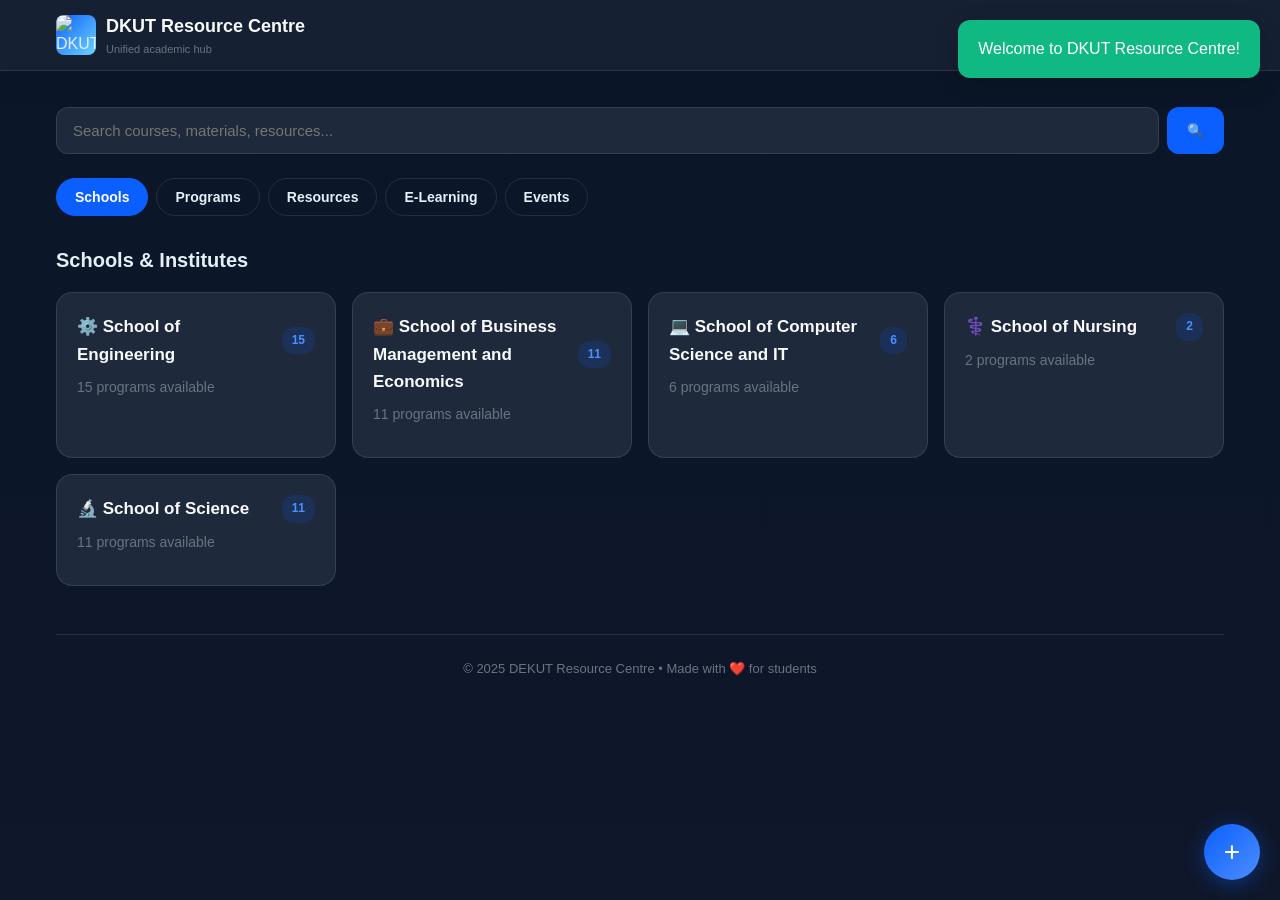
==== dekutapp_resource.html @ e22ccb44 "Add files via upload" ====
<!doctype html>
<html lang="en">
<head>
  <meta charset="utf-8" />
  <meta name="viewport" content="width=device-width,initial-scale=1,maximum-scale=5" />
  <meta name="description" content="DEKUT Uni Resource Centre — combined eLearning, notes, class links, events, and more." />
  <title>DEKUT Uni Resource Centre</title>
  <link rel="icon" href="data:;base64,iVBORw0KGgo=" />
  <style>
    :root {
      --brand: #0B5FFF;
      --brand-light: #4D8EFF;
      --brand-dark: #0040CC;
      --muted: #6b7280;
      --muted-light: #9CA3AF;
      --bg: #0f172a;
      --card: #1e293b;
      --card-hover: #334155;
      --success: #10b981;
      --warning: #f59e0b;
      --error: #ef4444;
      --text: #e6eef8;
      --text-light: #F8FAFC;
      --border: rgba(255,255,255,0.1);
      --shadow: 0 4px 6px -1px rgba(0, 0, 0, 0.1);
    }
    
    * {
      box-sizing: border-box;
      margin: 0;
      padding: 0;
    }
    
    body {
      font-family: -apple-system, BlinkMacSystemFont, 'Segoe UI', Roboto, Oxygen, Ubuntu, Cantarell, sans-serif;
      background: linear-gradient(180deg, #0a1628 0%, #0f172a 100%);
      color: var(--text);
      line-height: 1.6;
      min-height: 100vh;
      overflow-x: hidden;
    }
    
    .container {
      max-width: 1200px;
      margin: 0 auto;
      padding: 16px;
    }
    
    /* Header */
    header {
      background: rgba(30, 41, 59, 0.6);
      backdrop-filter: blur(10px);
      position: sticky;
      top: 0;
      z-index: 50;
      border-bottom: 1px solid var(--border);
      margin-bottom: 20px;
    }
    
    .header-content {
      max-width: 1200px;
      margin: 0 auto;
      padding: 12px 16px;
      display: flex;
      justify-content: space-between;
      align-items: center;
    }
    
    .brand {
      display: flex;
      gap: 10px;
      align-items: center;
    }
    
    .logo {
      width: 40px;
      height: 40px;
      border-radius: 8px;
      background: linear-gradient(135deg, var(--brand), #6dd3ff);
      display: flex;
      align-items: center;
      justify-content: center;
      overflow: hidden;
      flex-shrink: 0;
    }
    
    .logo img {
      width: 100%;
      height: 100%;
      object-fit: cover;
    }
    
    .brand-text h1 {
      font-size: 18px;
      font-weight: 700;
      margin: 0;
      color: var(--text-light);
    }
    
    .brand-text p {
      font-size: 11px;
      color: var(--muted);
      margin: 0;
    }
    
    .header-actions {
      display: flex;
      gap: 8px;
      align-items: center;
    }
    
    .menu-btn {
      background: transparent;
      border: none;
      color: var(--text);
      font-size: 24px;
      cursor: pointer;
      padding: 8px;
      border-radius: 8px;
      transition: all 0.2s;
    }
    
    .menu-btn:hover {
      background: rgba(255, 255, 255, 0.1);
    }
    
    /* Quick Add Button */
    .quick-add-btn {
      position: fixed;
      bottom: 20px;
      right: 20px;
      width: 56px;
      height: 56px;
      border-radius: 50%;
      background: linear-gradient(135deg, var(--brand), var(--brand-light));
      border: none;
      color: white;
      font-size: 28px;
      cursor: pointer;
      box-shadow: 0 4px 20px rgba(11, 95, 255, 0.4);
      z-index: 100;
      display: flex;
      align-items: center;
      justify-content: center;
      transition: all 0.3s ease;
    }
    
    .quick-add-btn:hover {
      transform: scale(1.1) rotate(90deg);
      box-shadow: 0 6px 30px rgba(11, 95, 255, 0.6);
    }
    
    /* Search */
    .search-section {
      margin-bottom: 24px;
    }
    
    .search-container {
      display: flex;
      gap: 8px;
      max-width: 100%;
    }
    
    .search-container input {
      flex: 1;
      padding: 14px 16px;
      border-radius: 12px;
      border: 1px solid var(--border);
      background: var(--card);
      color: var(--text);
      font-size: 15px;
      transition: all 0.2s;
    }
    
    .search-container input:focus {
      outline: none;
      border-color: var(--brand);
      box-shadow: 0 0 0 3px rgba(11, 95, 255, 0.1);
    }
    
    .search-container button {
      background: var(--brand);
      color: white;
      border: none;
      padding: 14px 20px;
      border-radius: 12px;
      cursor: pointer;
      font-weight: 600;
      transition: all 0.2s;
      white-space: nowrap;
    }
    
    .search-container button:active {
      transform: scale(0.95);
    }
    
    /* Tabs */
    .tabs {
      display: flex;
      gap: 8px;
      overflow-x: auto;
      margin-bottom: 20px;
      padding-bottom: 8px;
      -webkit-overflow-scrolling: touch;
    }
    
    .tabs::-webkit-scrollbar {
      height: 4px;
    }
    
    .tabs::-webkit-scrollbar-thumb {
      background: var(--border);
      border-radius: 2px;
    }
    
    .tab {
      padding: 10px 18px;
      background: transparent;
      border: 1px solid var(--border);
      border-radius: 20px;
      color: var(--text);
      font-size: 14px;
      font-weight: 600;
      cursor: pointer;
      white-space: nowrap;
      transition: all 0.2s;
    }
    
    .tab.active {
      background: var(--brand);
      border-color: var(--brand);
      color: white;
    }
    
    /* Section */
    .section {
      margin-bottom: 32px;
    }
    
    .section-header {
      display: flex;
      justify-content: space-between;
      align-items: center;
      margin-bottom: 16px;
    }
    
    .section-header h2 {
      font-size: 20px;
      font-weight: 700;
    }
    
    /* Cards Grid */
    .grid {
      display: grid;
      grid-template-columns: repeat(auto-fill, minmax(280px, 1fr));
      gap: 16px;
    }
    
    @media (max-width: 640px) {
      .grid {
        grid-template-columns: 1fr;
      }
    }
    
    .card {
      background: var(--card);
      padding: 20px;
      border-radius: 16px;
      border: 1px solid var(--border);
      transition: all 0.3s ease;
      cursor: pointer;
    }
    
    .card:active {
      transform: scale(0.98);
    }
    
    .card:hover {
      background: var(--card-hover);
      border-color: var(--brand);
      box-shadow: 0 8px 24px rgba(11, 95, 255, 0.15);
    }
    
    .card h3 {
      font-size: 17px;
      margin-bottom: 8px;
      color: var(--text-light);
      display: flex;
      justify-content: space-between;
      align-items: center;
    }
    
    .card p {
      color: var(--muted);
      font-size: 14px;
      margin-bottom: 12px;
    }
    
    .badge {
      background: rgba(11, 95, 255, 0.15);
      color: var(--brand-light);
      padding: 4px 10px;
      border-radius: 12px;
      font-size: 12px;
      font-weight: 600;
    }
    
    /* Resource List */
    .resource-list {
      display: flex;
      flex-direction: column;
      gap: 12px;
    }
    
    .resource-item {
      background: var(--card);
      padding: 16px;
      border-radius: 12px;
      border: 1px solid var(--border);
      display: flex;
      gap: 12px;
      align-items: start;
      transition: all 0.2s;
    }
    
    .resource-item:active {
      transform: scale(0.98);
    }
    
    .resource-icon {
      width: 48px;
      height: 48px;
      border-radius: 10px;
      background: linear-gradient(135deg, var(--brand), var(--brand-light));
      display: flex;
      align-items: center;
      justify-content: center;
      font-size: 20px;
      flex-shrink: 0;
    }
    
    .resource-content {
      flex: 1;
      min-width: 0;
    }
    
    .resource-title {
      font-weight: 600;
      margin-bottom: 4px;
      color: var(--text-light);
      overflow: hidden;
      text-overflow: ellipsis;
      white-space: nowrap;
    }
    
    .resource-meta {
      font-size: 13px;
      color: var(--muted);
      margin-bottom: 8px;
    }
    
    .resource-actions {
      display: flex;
      gap: 8px;
      flex-wrap: wrap;
    }
    
    /* Buttons */
    .btn {
      display: inline-flex;
      align-items: center;
      justify-content: center;
      gap: 6px;
      background: var(--brand);
      color: white;
      border: none;
      padding: 10px 16px;
      border-radius: 10px;
      font-weight: 600;
      font-size: 14px;
      cursor: pointer;
      text-decoration: none;
      transition: all 0.2s;
      white-space: nowrap;
    }
    
    .btn:active {
      transform: scale(0.95);
    }
    
    .btn-small {
      padding: 6px 12px;
      font-size: 13px;
    }
    
    .btn-secondary {
      background: rgba(255, 255, 255, 0.1);
      color: var(--text);
    }
    
    .btn-outline {
      background: transparent;
      border: 1px solid var(--border);
      color: var(--text);
    }
    
    /* Modal */
    .modal {
      display: none;
      position: fixed;
      top: 0;
      left: 0;
      right: 0;
      bottom: 0;
      background: rgba(0, 0, 0, 0.8);
      backdrop-filter: blur(4px);
      z-index: 1000;
      padding: 16px;
      overflow-y: auto;
    }
    
    .modal.show {
      display: flex;
      align-items: start;
      justify-content: center;
      padding-top: 40px;
    }
    
    .modal-content {
      background: var(--bg);
      border-radius: 20px;
      padding: 24px;
      max-width: 500px;
      width: 100%;
      border: 1px solid var(--border);
      animation: slideUp 0.3s ease;
    }
    
    @keyframes slideUp {
      from {
        opacity: 0;
        transform: translateY(20px);
      }
      to {
        opacity: 1;
        transform: translateY(0);
      }
    }
    
    .modal-header {
      display: flex;
      justify-content: space-between;
      align-items: center;
      margin-bottom: 20px;
    }
    
    .modal-header h2 {
      font-size: 22px;
      font-weight: 700;
    }
    
    .close-btn {
      background: transparent;
      border: none;
      color: var(--muted);
      font-size: 28px;
      cursor: pointer;
      padding: 0;
      width: 32px;
      height: 32px;
      display: flex;
      align-items: center;
      justify-content: center;
      border-radius: 8px;
      transition: all 0.2s;
    }
    
    .close-btn:hover {
      background: rgba(255, 255, 255, 0.1);
      color: var(--text);
    }
    
    /* Form */
    .form-group {
      margin-bottom: 18px;
    }
    
    .form-group label {
      display: block;
      margin-bottom: 8px;
      font-weight: 600;
      font-size: 14px;
      color: var(--text-light);
    }
    
    .form-group input,
    .form-group select,
    .form-group textarea {
      width: 100%;
      padding: 12px 14px;
      border-radius: 10px;
      border: 1px solid var(--border);
      background: var(--card);
      color: var(--text);
      font-size: 15px;
      transition: all 0.2s;
    }
    
    .form-group input:focus,
    .form-group select:focus,
    .form-group textarea:focus {
      outline: none;
      border-color: var(--brand);
      box-shadow: 0 0 0 3px rgba(11, 95, 255, 0.1);
    }
    
    .form-group textarea {
      resize: vertical;
      min-height: 80px;
    }
    
    .upload-area {
      border: 2px dashed var(--border);
      border-radius: 12px;
      padding: 32px;
      text-align: center;
      cursor: pointer;
      transition: all 0.3s;
      margin-bottom: 16px;
    }
    
    .upload-area:hover {
      border-color: var(--brand);
      background: rgba(11, 95, 255, 0.05);
    }
    
    .upload-area.active {
      border-color: var(--brand);
      background: rgba(11, 95, 255, 0.1);
    }
    
    .upload-icon {
      font-size: 48px;
      margin-bottom: 12px;
    }
    
    .file-input {
      display: none;
    }
    
    /* Empty State */
    .empty-state {
      text-align: center;
      padding: 48px 24px;
      color: var(--muted);
    }
    
    .empty-state-icon {
      font-size: 64px;
      margin-bottom: 16px;
      opacity: 0.5;
    }
    
    .empty-state h3 {
      font-size: 18px;
      margin-bottom: 8px;
      color: var(--text);
    }
    
    .empty-state p {
      margin-bottom: 20px;
    }
    
    /* Notification */
    .notification {
      position: fixed;
      top: 20px;
      right: 20px;
      padding: 16px 20px;
      border-radius: 12px;
      background: var(--success);
      color: white;
      z-index: 2000;
      box-shadow: 0 8px 24px rgba(0, 0, 0, 0.2);
      transform: translateX(150%);
      transition: transform 0.3s ease;
      max-width: calc(100% - 40px);
      font-weight: 500;
    }
    
    .notification.show {
      transform: translateX(0);
    }
    
    .notification.error {
      background: var(--error);
    }
    
    .notification.warning {
      background: var(--warning);
    }
    
    /* Loading Spinner */
    .loading {
      display: inline-block;
      width: 20px;
      height: 20px;
      border: 3px solid rgba(255, 255, 255, 0.3);
      border-radius: 50%;
      border-top-color: white;
      animation: spin 0.8s linear infinite;
    }
    
    @keyframes spin {
      to { transform: rotate(360deg); }
    }
    
    /* Footer */
    footer {
      border-top: 1px solid var(--border);
      margin-top: 48px;
      padding: 24px 0;
      text-align: center;
      color: var(--muted);
      font-size: 13px;
    }
    
    /* Mobile Optimizations */
    @media (max-width: 640px) {
      .container {
        padding: 12px;
      }
      
      .brand-text h1 {
        font-size: 16px;
      }
      
      .brand-text p {
        display: none;
      }
      
      .search-container button {
        padding: 14px 16px;
      }
      
      .modal {
        padding: 8px;
      }
      
      .modal-content {
        padding: 20px;
      }
      
      .notification {
        top: 10px;
        right: 10px;
        left: 10px;
        max-width: none;
      }
      
      .quick-add-btn {
        bottom: 16px;
        right: 16px;
      }
    }
    
    /* Smooth Scrolling */
    html {
      scroll-behavior: smooth;
    }
  </style>
</head>
<body>
  <header>
    <div class="header-content">
      <div class="brand">
        <div class="logo">
          <img src="https://play-lh.googleusercontent.com/FFvqQ7X7CMyVaaKjFi2aYbowTjsLZUIUprQxX1li8fBe6m9XpHPiTDq_3mhzRZJxbg=w240-h480" alt="DKUT" />
        </div>
        <div class="brand-text">
          <h1>DKUT Resource Centre</h1>
          <p>Unified academic hub</p>
        </div>
      </div>
      
      <div class="header-actions">
        <button class="menu-btn" id="menuBtn">☰</button>
      </div>
    </div>
  </header>

  <div class="container">
    <!-- Search -->
    <div class="search-section">
      <div class="search-container">
        <input type="text" id="searchInput" placeholder="Search courses, materials, resources..." />
        <button id="searchBtn">🔍</button>
      </div>
    </div>

    <!-- Tabs -->
    <div class="tabs" id="tabsContainer">
      <button class="tab active" data-tab="schools">Schools</button>
      <button class="tab" data-tab="programs">Programs</button>
      <button class="tab" data-tab="resources">Resources</button>
      <button class="tab" data-tab="elearning">E-Learning</button>
      <button class="tab" data-tab="events">Events</button>
    </div>

    <!-- Schools Section -->
    <div class="section" id="schoolsSection">
      <div class="section-header">
        <h2>Schools & Institutes</h2>
      </div>
      <div class="grid" id="schoolsGrid"></div>
    </div>

    <!-- Programs Section -->
    <div class="section" id="programsSection" style="display: none;">
      <div class="section-header">
        <h2>All Programs</h2>
      </div>
      <div class="grid" id="programsGrid"></div>
    </div>

    <!-- Resources Section -->
    <div class="section" id="resourcesSection" style="display: none;">
      <div class="section-header">
        <h2>Resource Library</h2>
      </div>
      <div class="resource-list" id="resourcesList"></div>
    </div>

    <!-- E-Learning Section -->
    <div class="section" id="elearningSection" style="display: none;">
      <div class="section-header">
        <h2>E-Learning Platforms</h2>
      </div>
      <div class="grid">
        <div class="card">
          <h3>DEKUT E-Learning</h3>
          <p>Access course materials, assignments, and instructor resources</p>
          <div style="margin-top: 12px;">
            <a href="https://elearning.dkut.ac.ke" target="_blank" class="btn btn-small">Open Portal</a>
          </div>
        </div>
        <div class="card">
          <h3>Digital Library</h3>
          <p>E-books, journals, research papers and academic databases</p>
          <div style="margin-top: 12px;">
            <a href="https://www.dkut.ac.ke/library/index.php/e-resources/#gsc.tab=0" target="_blank" class="btn btn-small">Browse</a>
          </div>
        </div>
      </div>
    </div>

    <!-- Events Section -->
    <div class="section" id="eventsSection" style="display: none;">
      <div class="section-header">
        <h2>Upcoming Events</h2>
      </div>
      <div class="grid" id="eventsGrid"></div>
    </div>

    <footer>
      <p>© 2025 DEKUT Resource Centre • Made with ❤️ for students</p>
    </footer>
  </div>

  <!-- Quick Add Button -->
  <button class="quick-add-btn" id="quickAddBtn" title="Add Resource">+</button>

  <!-- Add Resource Modal -->
  <div class="modal" id="addModal">
    <div class="modal-content">
      <div class="modal-header">
        <h2>Add Resource</h2>
        <button class="close-btn" id="closeModalBtn">×</button>
      </div>
      
      <form id="addResourceForm">
        <div class="form-group">
          <label>Resource Title *</label>
          <input type="text" id="resourceTitle" placeholder="e.g., Data Structures Notes" required />
        </div>
        
        <div class="form-group">
          <label>Type *</label>
          <select id="resourceType" required>
            <option value="">Select type</option>
            <option value="notes">📝 Notes</option>
            <option value="slides">📊 Slides</option>
            <option value="past-papers">📄 Past Papers</option>
            <option value="books">📚 Books</option>
            <option value="other">📎 Other</option>
          </select>
        </div>
        
        <div class="form-group">
          <label>School *</label>
          <select id="resourceSchool" required>
            <option value="">Select school</option>
          </select>
        </div>
        
        <div class="form-group">
          <label>Program *</label>
          <select id="resourceProgram" required>
            <option value="">Select program first</option>
          </select>
        </div>
        
        <div class="form-group">
          <label>Course/Unit *</label>
          <input type="text" id="resourceCourse" placeholder="e.g., Computer Science 101" required />
        </div>
        
        <div class="form-group">
          <label>Unit Code</label>
          <input type="text" id="resourceCode" placeholder="e.g., CS101" />
        </div>
        
        <div class="form-group">
          <label>Description</label>
          <textarea id="resourceDescription" placeholder="Brief description of the resource..."></textarea>
        </div>
        
        <div class="upload-area" id="uploadArea">
          <div class="upload-icon">📁</div>
          <p>Tap to select file or drag & drop</p>
          <input type="file" id="fileInput" class="file-input" />
        </div>
        
        <button type="submit" class="btn" style="width: 100%;" id="submitBtn">
          Add Resource
        </button>
      </form>
    </div>
  </div>

  <!-- School Details Modal -->
  <div class="modal" id="schoolModal">
    <div class="modal-content">
      <div class="modal-header">
        <h2 id="schoolModalTitle">School Programs</h2>
        <button class="close-btn" id="closeSchoolModalBtn">×</button>
      </div>
      <div id="schoolModalContent"></div>
    </div>
  </div>

  <!-- Notification -->
  <div id="notification" class="notification"></div>

  <script>
    // Data Store
    const DATA = {
      schools: [
        {
          id: 'eng',
          name: 'School of Engineering',
          icon: '⚙️',
          programs: [
            'PhD in Mechanical Engineering',
            'PhD in Civil and Environmental Engineering',
            'PhD in Electrical and Electronic Engineering',
            'MSc in Telecommunication Engineering',
            'MSc in Civil Engineering',
            'MSc in Electrical and Electronic Engineering',
            'MSc in Mechanical Engineering',
            'MSc in Biomedical Engineering',
            'Bachelor of Science in Electrical and Electronic Engineering',
            'Bachelor of Science in Civil Engineering',
            'Bachelor of Science in Mechatronic Engineering',
            'Bachelor of Science in Mechanical Engineering',
            'Bachelor of Science in Chemical Engineering',
            'Bachelor of Education in Technology (Electrical)',
            'Bachelor of Technology in Building Construction'
          ]
        },
        {
          id: 'bme',
          name: 'School of Business Management and Economics',
          icon: '💼',
          programs: [
            'PhD in Business Administration & Management',
            'Master of Business Administration',
            'Master in Innovation and Entrepreneurship',
            'Master of Science in Business Analytics',
            'Master in Supply Chain Management',
            'Master in Economics',
            'Master in Project Management',
            'Bachelor of Purchasing and Supplies Management',
            'Bachelor of Commerce',
            'Bachelor of Business Administration',
            'Diploma in Business Administration'
          ]
        },
        {
          id: 'csit',
          name: 'School of Computer Science and IT',
          icon: '💻',
          programs: [
            'PhD in Computer Science',
            'MSc in Computer Science',
            'Bachelor of Science in Computer Science',
            'Bachelor of Business Information Technology',
            'Bachelor of Science in Information Technology',
            'Certificate in Fundamentals of ICT'
          ]
        },
        {
          id: 'nursing',
          name: 'School of Nursing',
          icon: '⚕️',
          programs: [
            'Bachelor of Science in Nursing (Direct Entry)',
            'Bachelor of Science in Nursing (Upgrading)'
          ]
        },
        {
          id: 'science',
          name: 'School of Science',
          icon: '🔬',
          programs: [
            'PhD in Chemistry',
            'MSc in Applied Statistics',
            'MSc in Leather Technology',
            'MSc in Chemistry',
            'MSc in Industrial Biochemistry',
            'Bachelor of Science in Industrial Chemistry',
            'Bachelor of Science in Leather Technology',
            'Bachelor of Science in Actuarial Science',
            'Bachelor of Science in Mathematics and Modeling',
            'Bachelor of Science in Polymer Chemistry',
            'Diploma in Leather Technology'
          ]
        }
      ],
      resources: [],
      events: [
        {
          id: 'e1',
          title: 'Career Fair 2025',
          date: '2025-11-05',
          description: 'Meet top employers and explore career opportunities',
          icon: '💼'
        },
        {
          id: 'e2',
          title: 'Tech Hackathon',
          date: '2025-10-25',
          description: '48-hour coding competition with amazing prizes',
          icon: '💻'
        },
        {
          id: 'e3',
          title: 'Research Symposium',
          date: '2025-09-15',
          description: 'Present your innovative research projects',
          icon: '🔬'
        }
      ]
    };

    // Get resource type icon
    function getResourceIcon(type) {
      const icons = {
        'notes': '📝',
        'slides': '📊',
        'past-papers': '📄',
        'books': '📚',
        'other': '📎'
      };
      return icons[type] || '📎';
    }

    // Format date
    function formatDate(dateString) {
      const date = new Date(dateString);
      return date.toLocaleDateString('en-US', { month: 'short', day: 'numeric', year: 'numeric' });
    }

    // Show notification
    function showNotification(message, type = 'success') {
      const notification = document.getElementById('notification');
      notification.textContent = message;
      notification.className = `notification ${type}`;
      notification.classList.add('show');
      
      setTimeout(() => {
        notification.classList.remove('show');
      }, 3000);
    }

    // Render schools
    function renderSchools() {
      const grid = document.getElementById('schoolsGrid');
      grid.innerHTML = '';
      
      DATA.schools.forEach(school => {
        const card = document.createElement('div');
        card.className = 'card';
        card.innerHTML = `
          <h3>
            <span>${school.icon} ${school.name}</span>
            <span class="badge">${school.programs.length}</span>
          </h3>
          <p>${school.programs.length} programs available</p>
        `;
        
        card.addEventListener('click', () => showSchoolDetails(school));
        grid.appendChild(card);
      });
    }

    // Show school details
    function showSchoolDetails(school) {
      const modal = document.getElementById('schoolModal');
      const title = document.getElementById('schoolModalTitle');
      const content = document.getElementById('schoolModalContent');
      
      title.textContent = school.name;
      content.innerHTML = `
        <div style="margin-bottom: 16px;">
          <p style="color: var(--muted);">${school.programs.length} programs in this school</p>
        </div>
        <div class="resource-list">
          ${school.programs.map(program => `
            <div class="resource-item" style="cursor: pointer;">
              <div class="resource-icon">🎓</div>
              <div class="resource-content">
                <div class="resource-title">${program}</div>
              </div>
            </div>
          `).join('')}
        </div>
      `;
      
      modal.classList.add('show');
    }

    // Render all programs
    function renderPrograms() {
      const grid = document.getElementById('programsGrid');
      grid.innerHTML = '';
      
      DATA.schools.forEach(school => {
        school.programs.forEach(program => {
          const card = document.createElement('div');
          card.className = 'card';
          card.innerHTML = `
            <h3>🎓 ${program}</h3>
            <p>${school.name}</p>
          `;
          grid.appendChild(card);
        });
      });
    }

    // Render resources
    function renderResources() {
      const list = document.getElementById('resourcesList');
      list.innerHTML = '';
      
      if (DATA.resources.length === 0) {
        list.innerHTML = `
          <div class="empty-state">
            <div class="empty-state-icon">📚</div>
            <h3>No resources yet</h3>
            <p>Be the first to add a resource!</p>
            <button class="btn" onclick="openAddModal()">Add Resource</button>
          </div>
        `;
        return;
      }
      
      DATA.resources.forEach(resource => {
        const item = document.createElement('div');
        item.className = 'resource-item';
        item.innerHTML = `
          <div class="resource-icon">${getResourceIcon(resource.type)}</div>
          <div class="resource-content">
            <div class="resource-title">${resource.title}</div>
            <div class="resource-meta">${resource.course} • ${resource.school}</div>
            <div class="resource-actions">
              <button class="btn btn-small" onclick="viewResource('${resource.id}')">View</button>
              <button class="btn-secondary btn-small" onclick="downloadResource('${resource.id}')">Download</button>
            </div>
          </div>
        `;
        list.appendChild(item);
      });
    }

    // Render events
    function renderEvents() {
      const grid = document.getElementById('eventsGrid');
      grid.innerHTML = '';
      
      DATA.events.forEach(event => {
        const card = document.createElement('div');
        card.className = 'card';
        card.innerHTML = `
          <h3>${event.icon} ${event.title}</h3>
          <p style="color: var(--brand); font-weight: 600; margin-bottom: 8px;">${formatDate(event.date)}</p>
          <p>${event.description}</p>
        `;
        grid.appendChild(card);
      });
    }

    // Tab switching
    function switchTab(tabName) {
      // Update active tab
      document.querySelectorAll('.tab').forEach(tab => {
        tab.classList.remove('active');
      });
      document.querySelector(`[data-tab="${tabName}"]`).classList.add('active');
      
      // Show corresponding section
      document.querySelectorAll('.section').forEach(section => {
        section.style.display = 'none';
      });
      
      const sectionMap = {
        'schools': 'schoolsSection',
        'programs': 'programsSection',
        'resources': 'resourcesSection',
        'elearning': 'elearningSection',
        'events': 'eventsSection'
      };
      
      document.getElementById(sectionMap[tabName]).style.display = 'block';
    }

    // Open add modal
    function openAddModal() {
      document.getElementById('addModal').classList.add('show');
      populateSchoolDropdown();
    }

    // Close modals
    function closeModal(modalId) {
      document.getElementById(modalId).classList.remove('show');
    }

    // Populate school dropdown
    function populateSchoolDropdown() {
      const select = document.getElementById('resourceSchool');
      select.innerHTML = '<option value="">Select school</option>';
      
      DATA.schools.forEach(school => {
        const option = document.createElement('option');
        option.value = school.id;
        option.textContent = school.name;
        select.appendChild(option);
      });
    }

    // Update program dropdown based on school
    function updateProgramDropdown(schoolId) {
      const select = document.getElementById('resourceProgram');
      select.innerHTML = '<option value="">Select program</option>';
      
      if (!schoolId) return;
      
      const school = DATA.schools.find(s => s.id === schoolId);
      if (school) {
        school.programs.forEach(program => {
          const option = document.createElement('option');
          option.value = program;
          option.textContent = program;
          select.appendChild(option);
        });
      }
    }

    // Add resource
    function addResource(resourceData, file) {
      const resource = {
        id: Date.now().toString(),
        ...resourceData,
        fileName: file.name,
        fileSize: formatFileSize(file.size),
        createdAt: new Date().toISOString(),
        downloads: 0
      };
      
      DATA.resources.unshift(resource);
      renderResources();
      showNotification('Resource added successfully!', 'success');
      closeModal('addModal');
      
      // Switch to resources tab
      switchTab('resources');
    }

    // Format file size
    function formatFileSize(bytes) {
      if (bytes === 0) return '0 Bytes';
      const k = 1024;
      const sizes = ['Bytes', 'KB', 'MB', 'GB'];
      const i = Math.floor(Math.log(bytes) / Math.log(k));
      return Math.round(bytes / Math.pow(k, i) * 100) / 100 + ' ' + sizes[i];
    }

    // Search functionality
    function performSearch() {
      const query = document.getElementById('searchInput').value.toLowerCase().trim();
      
      if (!query) {
        renderSchools();
        renderPrograms();
        renderResources();
        return;
      }
      
      // Search across all data
      const schoolMatches = DATA.schools.filter(school => 
        school.name.toLowerCase().includes(query) ||
        school.programs.some(p => p.toLowerCase().includes(query))
      );
      
      const resourceMatches = DATA.resources.filter(resource =>
        resource.title.toLowerCase().includes(query) ||
        resource.course.toLowerCase().includes(query) ||
        resource.description?.toLowerCase().includes(query)
      );
      
      // Update UI with results
      showSearchResults(schoolMatches, resourceMatches, query);
    }

    // Show search results
    function showSearchResults(schools, resources, query) {
      switchTab('resources');
      const list = document.getElementById('resourcesList');
      list.innerHTML = `<h3 style="margin-bottom: 16px;">Search results for "${query}"</h3>`;
      
      if (schools.length === 0 && resources.length === 0) {
        list.innerHTML += `
          <div class="empty-state">
            <div class="empty-state-icon">🔍</div>
            <h3>No results found</h3>
            <p>Try different keywords</p>
          </div>
        `;
        return;
      }
      
      // Show school results
      if (schools.length > 0) {
        list.innerHTML += `<h4 style="margin: 20px 0 12px; color: var(--muted);">Schools (${schools.length})</h4>`;
        schools.forEach(school => {
          const item = document.createElement('div');
          item.className = 'resource-item';
          item.style.cursor = 'pointer';
          item.innerHTML = `
            <div class="resource-icon">${school.icon}</div>
            <div class="resource-content">
              <div class="resource-title">${school.name}</div>
              <div class="resource-meta">${school.programs.length} programs</div>
            </div>
          `;
          item.addEventListener('click', () => showSchoolDetails(school));
          list.appendChild(item);
        });
      }
      
      // Show resource results
      if (resources.length > 0) {
        list.innerHTML += `<h4 style="margin: 20px 0 12px; color: var(--muted);">Resources (${resources.length})</h4>`;
        resources.forEach(resource => {
          const item = document.createElement('div');
          item.className = 'resource-item';
          item.innerHTML = `
            <div class="resource-icon">${getResourceIcon(resource.type)}</div>
            <div class="resource-content">
              <div class="resource-title">${resource.title}</div>
              <div class="resource-meta">${resource.course} • ${resource.school}</div>
              <div class="resource-actions">
                <button class="btn btn-small">View</button>
                <button class="btn-secondary btn-small">Download</button>
              </div>
            </div>
          `;
          list.appendChild(item);
        });
      }
    }

    // View resource
    function viewResource(id) {
      showNotification('Opening resource...', 'success');
    }

    // Download resource
    function downloadResource(id) {
      showNotification('Download started', 'success');
    }

    // Initialize app
    function init() {
      renderSchools();
      renderPrograms();
      renderResources();
      renderEvents();
      
      // Tab click handlers
      document.querySelectorAll('.tab').forEach(tab => {
        tab.addEventListener('click', () => {
          switchTab(tab.dataset.tab);
        });
      });
      
      // Quick add button
      document.getElementById('quickAddBtn').addEventListener('click', openAddModal);
      
      // Modal close buttons
      document.getElementById('closeModalBtn').addEventListener('click', () => closeModal('addModal'));
      document.getElementById('closeSchoolModalBtn').addEventListener('click', () => closeModal('schoolModal'));
      
      // Close modal on backdrop click
      document.querySelectorAll('.modal').forEach(modal => {
        modal.addEventListener('click', (e) => {
          if (e.target === modal) {
            modal.classList.remove('show');
          }
        });
      });
      
      // Search
      document.getElementById('searchBtn').addEventListener('click', performSearch);
      document.getElementById('searchInput').addEventListener('keypress', (e) => {
        if (e.key === 'Enter') performSearch();
      });
      
      // School dropdown change
      document.getElementById('resourceSchool').addEventListener('change', (e) => {
        updateProgramDropdown(e.target.value);
      });
      
      // Upload area
      const uploadArea = document.getElementById('uploadArea');
      const fileInput = document.getElementById('fileInput');
      
      uploadArea.addEventListener('click', () => fileInput.click());
      
      fileInput.addEventListener('change', () => {
        if (fileInput.files.length > 0) {
          const file = fileInput.files[0];
          uploadArea.innerHTML = `
            <div class="upload-icon">✅</div>
            <p><strong>${file.name}</strong></p>
            <p style="color: var(--muted); font-size: 13px;">${formatFileSize(file.size)}</p>
          `;
        }
      });
      
      // Drag and drop
      uploadArea.addEventListener('dragover', (e) => {
        e.preventDefault();
        uploadArea.classList.add('active');
      });
      
      uploadArea.addEventListener('dragleave', () => {
        uploadArea.classList.remove('active');
      });
      
      uploadArea.addEventListener('drop', (e) => {
        e.preventDefault();
        uploadArea.classList.remove('active');
        
        if (e.dataTransfer.files.length > 0) {
          fileInput.files = e.dataTransfer.files;
          const file = e.dataTransfer.files[0];
          uploadArea.innerHTML = `
            <div class="upload-icon">✅</div>
            <p><strong>${file.name}</strong></p>
            <p style="color: var(--muted); font-size: 13px;">${formatFileSize(file.size)}</p>
          `;
        }
      });
      
      // Form submission
      document.getElementById('addResourceForm').addEventListener('submit', (e) => {
        e.preventDefault();
        
        const fileInput = document.getElementById('fileInput');
        if (!fileInput.files || fileInput.files.length === 0) {
          showNotification('Please select a file', 'error');
          return;
        }
        
        const file = fileInput.files[0];
        const schoolId = document.getElementById('resourceSchool').value;
        const school = DATA.schools.find(s => s.id === schoolId);
        
        const resourceData = {
          title: document.getElementById('resourceTitle').value,
          type: document.getElementById('resourceType').value,
          school: school.name,
          program: document.getElementById('resourceProgram').value,
          course: document.getElementById('resourceCourse').value,
          code: document.getElementById('resourceCode').value,
          description: document.getElementById('resourceDescription').value
        };
        
        addResource(resourceData, file);
        
        // Reset form
        e.target.reset();
        uploadArea.innerHTML = `
          <div class="upload-icon">📁</div>
          <p>Tap to select file or drag & drop</p>
        `;
      });
      
      showNotification('Welcome to DKUT Resource Centre!', 'success');
    }

    // Start the app
    document.addEventListener('DOMContentLoaded', init);
  </script>
</body>
</html>
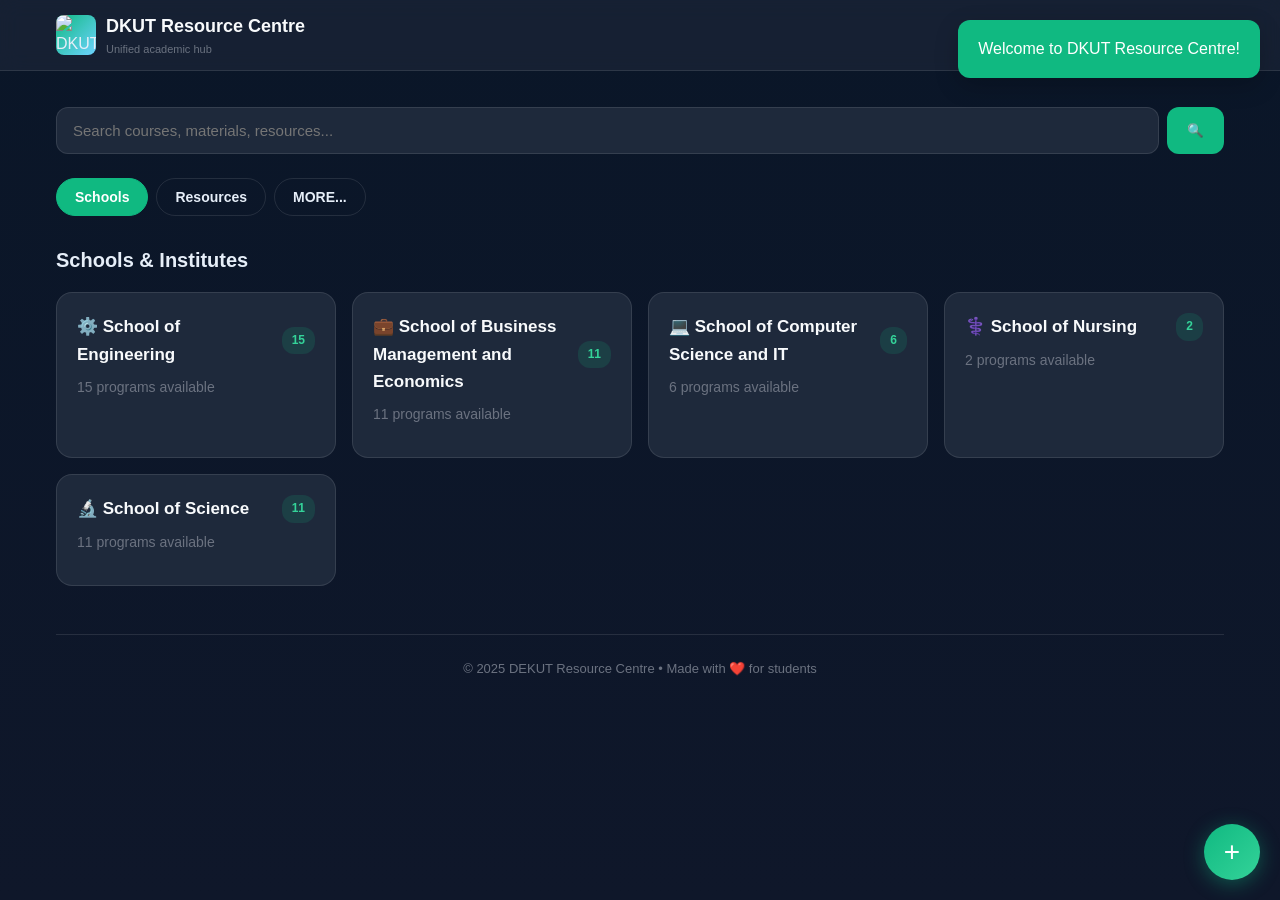
==== commit ce489487: "Update dekutapp_resource.html 2" ====
--- a/dekutapp_resource.html
+++ b/dekutapp_resource.html
@@ -8,9 +8,9 @@
   <link rel="icon" href="data:;base64,iVBORw0KGgo=" />
   <style>
     :root {
-      --brand: #0B5FFF;
-      --brand-light: #4D8EFF;
-      --brand-dark: #0040CC;
+      --brand: #10b981;
+      --brand-light: #34d399;
+      --brand-dark: #059669;
       --muted: #6b7280;
       --muted-light: #9CA3AF;
       --bg: #0f172a;
@@ -137,7 +137,7 @@
       color: white;
       font-size: 28px;
       cursor: pointer;
-      box-shadow: 0 4px 20px rgba(11, 95, 255, 0.4);
+      box-shadow: 0 4px 20px rgba(16, 185, 129, 0.4);
       z-index: 100;
       display: flex;
       align-items: center;
@@ -147,7 +147,7 @@
     
     .quick-add-btn:hover {
       transform: scale(1.1) rotate(90deg);
-      box-shadow: 0 6px 30px rgba(11, 95, 255, 0.6);
+      box-shadow: 0 6px 30px rgba(16, 185, 129, 0.6);
     }
     
     /* Search */
@@ -175,7 +175,7 @@
     .search-container input:focus {
       outline: none;
       border-color: var(--brand);
-      box-shadow: 0 0 0 3px rgba(11, 95, 255, 0.1);
+      box-shadow: 0 0 0 3px rgba(16, 185, 129, 0.1);
     }
     
     .search-container button {
@@ -278,7 +278,7 @@
     .card:hover {
       background: var(--card-hover);
       border-color: var(--brand);
-      box-shadow: 0 8px 24px rgba(11, 95, 255, 0.15);
+      box-shadow: 0 8px 24px rgba(16, 185, 129, 0.15);
     }
     
     .card h3 {
@@ -297,7 +297,7 @@
     }
     
     .badge {
-      background: rgba(11, 95, 255, 0.15);
+      background: rgba(16, 185, 129, 0.15);
       color: var(--brand-light);
       padding: 4px 10px;
       border-radius: 12px;
@@ -511,7 +511,7 @@
     .form-group textarea:focus {
       outline: none;
       border-color: var(--brand);
-      box-shadow: 0 0 0 3px rgba(11, 95, 255, 0.1);
+      box-shadow: 0 0 0 3px rgba(16, 185, 129, 0.1);
     }
     
     .form-group textarea {
@@ -531,12 +531,12 @@
     
     .upload-area:hover {
       border-color: var(--brand);
-      background: rgba(11, 95, 255, 0.05);
+      background: rgba(16, 185, 129, 0.05);
     }
     
     .upload-area.active {
       border-color: var(--brand);
-      background: rgba(11, 95, 255, 0.1);
+      background: rgba(16, 185, 129, 0.1);
     }
     
     .upload-icon {
@@ -668,6 +668,51 @@
     html {
       scroll-behavior: smooth;
     }
+    
+    /* Resource Type Filter */
+    .resource-filters {
+      display: flex;
+      gap: 8px;
+      margin-bottom: 16px;
+      flex-wrap: wrap;
+    }
+    
+    .filter-btn {
+      padding: 8px 14px;
+      background: transparent;
+      border: 1px solid var(--border);
+      border-radius: 20px;
+      color: var(--text);
+      font-size: 13px;
+      cursor: pointer;
+      transition: all 0.2s;
+    }
+    
+    .filter-btn.active {
+      background: var(--brand);
+      border-color: var(--brand);
+      color: white;
+    }
+    
+    /* Course Resources View */
+    .course-resources {
+      margin-top: 20px;
+    }
+    
+    .back-btn {
+      display: inline-flex;
+      align-items: center;
+      gap: 6px;
+      margin-bottom: 16px;
+      color: var(--brand);
+      text-decoration: none;
+      font-weight: 600;
+      cursor: pointer;
+    }
+    
+    .back-btn:hover {
+      text-decoration: underline;
+    }
   </style>
 </head>
 <body>
@@ -701,10 +746,8 @@
     <!-- Tabs -->
     <div class="tabs" id="tabsContainer">
       <button class="tab active" data-tab="schools">Schools</button>
-      <button class="tab" data-tab="programs">Programs</button>
       <button class="tab" data-tab="resources">Resources</button>
-      <button class="tab" data-tab="elearning">E-Learning</button>
-      <button class="tab" data-tab="events">Events</button>
+      <button class="tab" data-tab="elearning">MORE...</button>
     </div>
 
     <!-- Schools Section -->
@@ -715,20 +758,37 @@
       <div class="grid" id="schoolsGrid"></div>
     </div>
 
-    <!-- Programs Section -->
-    <div class="section" id="programsSection" style="display: none;">
-      <div class="section-header">
-        <h2>All Programs</h2>
-      </div>
-      <div class="grid" id="programsGrid"></div>
-    </div>
-
     <!-- Resources Section -->
     <div class="section" id="resourcesSection" style="display: none;">
       <div class="section-header">
         <h2>Resource Library</h2>
       </div>
+      <div class="resource-filters" id="resourceFilters">
+        <button class="filter-btn active" data-type="all">All</button>
+        <button class="filter-btn" data-type="notes">📝 Notes</button>
+        <button class="filter-btn" data-type="slides">📊 Slides</button>
+        <button class="filter-btn" data-type="past-papers">📄 Past Papers</button>
+        <button class="filter-btn" data-type="books">📚 Books</button>
+        <button class="filter-btn" data-type="other">📎 Other</button>
+      </div>
       <div class="resource-list" id="resourcesList"></div>
+    </div>
+
+    <!-- Course Resources Section -->
+    <div class="section" id="courseResourcesSection" style="display: none;">
+      <a class="back-btn" id="backToResourcesBtn">← Back to Resources</a>
+      <div class="section-header">
+        <h2 id="courseResourcesTitle">Course Resources</h2>
+      </div>
+      <div class="resource-filters" id="courseResourceFilters">
+        <button class="filter-btn active" data-type="all">All</button>
+        <button class="filter-btn" data-type="notes">📝 Notes</button>
+        <button class="filter-btn" data-type="slides">📊 Slides</button>
+        <button class="filter-btn" data-type="past-papers">📄 Past Papers</button>
+        <button class="filter-btn" data-type="books">📚 Books</button>
+        <button class="filter-btn" data-type="other">📎 Other</button>
+      </div>
+      <div class="resource-list" id="courseResourcesList"></div>
     </div>
 
     <!-- E-Learning Section -->
@@ -748,18 +808,38 @@
           <h3>Digital Library</h3>
           <p>E-books, journals, research papers and academic databases</p>
           <div style="margin-top: 12px;">
-            <a href="https://www.dkut.ac.ke/library/index.php/e-resources/#gsc.tab=0" target="_blank" class="btn btn-small">Browse</a>
+            <a href="https://library.dkut.ac.ke" target="_blank" class="btn btn-small">Browse</a>
           </div>
         </div>
+        <div class="card">
+          <h3>Plagiarism Checker</h3>
+          <p>Check your work for plagiarism using Grammarly</p>
+          <div style="margin-top: 12px;">
+            <a href="https://www.grammarly.com/plagiarism-checker" target="_blank" class="btn btn-small">Check Now</a>
+          </div>
+        </div>
+        <div class="card">
+          <h3>Google Scholar</h3>
+          <p>Access academic papers and research materials</p>
+          <div style="margin-top: 12px;">
+            <a href="https://scholar.google.com" target="_blank" class="btn btn-small">Search</a>
+          </div>
+        </div>
+        <div class="card">
+          <h3>ResearchGate</h3>
+          <p>Connect with researchers and access publications</p>
+          <div style="margin-top: 12px;">
+            <a href="https://www.researchgate.net" target="_blank" class="btn btn-small">Explore</a>
+          </div>
+        </div>
+        <div class="card">
+          <h3>Khan Academy</h3>
+          <p>Free online courses and learning resources</p>
+          <div style="margin-top: 12px;">
+            <a href="https://www.khanacademy.org" target="_blank" class="btn btn-small">Learn</a>
+          </div>
+        </div>
       </div>
-    </div>
-
-    <!-- Events Section -->
-    <div class="section" id="eventsSection" style="display: none;">
-      <div class="section-header">
-        <h2>Upcoming Events</h2>
-      </div>
-      <div class="grid" id="eventsGrid"></div>
     </div>
 
     <footer>
@@ -869,13 +949,13 @@
             'MSc in Electrical and Electronic Engineering',
             'MSc in Mechanical Engineering',
             'MSc in Biomedical Engineering',
-            'Bachelor of Science in Electrical and Electronic Engineering',
-            'Bachelor of Science in Civil Engineering',
-            'Bachelor of Science in Mechatronic Engineering',
-            'Bachelor of Science in Mechanical Engineering',
-            'Bachelor of Science in Chemical Engineering',
-            'Bachelor of Education in Technology (Electrical)',
-            'Bachelor of Technology in Building Construction'
+            'BSc in Electrical and Electronic Engineering',
+            'BSc in Civil Engineering',
+            'BSc in Mechatronic Engineering',
+            'BSc in Mechanical Engineering',
+            'BSc in Chemical Engineering',
+            'BEd in Technology (Electrical)',
+            'BSc in Building Construction'
           ]
         },
         {
@@ -886,13 +966,13 @@
             'PhD in Business Administration & Management',
             'Master of Business Administration',
             'Master in Innovation and Entrepreneurship',
-            'Master of Science in Business Analytics',
+            'MSc in Business Analytics',
             'Master in Supply Chain Management',
             'Master in Economics',
             'Master in Project Management',
-            'Bachelor of Purchasing and Supplies Management',
-            'Bachelor of Commerce',
-            'Bachelor of Business Administration',
+            'BSc in Purchasing and Supplies Management',
+            'BSc in Commerce',
+            'BSc in Business Administration',
             'Diploma in Business Administration'
           ]
         },
@@ -903,9 +983,9 @@
           programs: [
             'PhD in Computer Science',
             'MSc in Computer Science',
-            'Bachelor of Science in Computer Science',
-            'Bachelor of Business Information Technology',
-            'Bachelor of Science in Information Technology',
+            'BSc in Computer Science',
+            'BSc in Business Information Technology',
+            'BSc in Information Technology',
             'Certificate in Fundamentals of ICT'
           ]
         },
@@ -914,8 +994,8 @@
           name: 'School of Nursing',
           icon: '⚕️',
           programs: [
-            'Bachelor of Science in Nursing (Direct Entry)',
-            'Bachelor of Science in Nursing (Upgrading)'
+            'BSc in Nursing (Direct Entry)',
+            'BSc in Nursing (Upgrading)'
           ]
         },
         {
@@ -928,39 +1008,75 @@
             'MSc in Leather Technology',
             'MSc in Chemistry',
             'MSc in Industrial Biochemistry',
-            'Bachelor of Science in Industrial Chemistry',
-            'Bachelor of Science in Leather Technology',
-            'Bachelor of Science in Actuarial Science',
-            'Bachelor of Science in Mathematics and Modeling',
-            'Bachelor of Science in Polymer Chemistry',
+            'BSc in Industrial Chemistry',
+            'BSc in Leather Technology',
+            'BSc in Actuarial Science',
+            'BSc in Mathematics and Modeling',
+            'BSc in Polymer Chemistry',
             'Diploma in Leather Technology'
           ]
         }
       ],
-      resources: [],
-      events: [
+      resources: [
         {
-          id: 'e1',
-          title: 'Career Fair 2025',
-          date: '2025-11-05',
-          description: 'Meet top employers and explore career opportunities',
-          icon: '💼'
+          id: 'r1',
+          title: 'Data Structures Notes',
+          type: 'notes',
+          school: 'School of Computer Science and IT',
+          program: 'BSc in Computer Science',
+          course: 'Data Structures and Algorithms',
+          code: 'CS201',
+          description: 'Comprehensive notes on data structures including arrays, linked lists, trees, and graphs.',
+          fileName: 'data_structures_notes.pdf',
+          fileSize: '2.4 MB',
+          createdAt: '2025-01-15',
+          downloads: 42
         },
         {
-          id: 'e2',
-          title: 'Tech Hackathon',
-          date: '2025-10-25',
-          description: '48-hour coding competition with amazing prizes',
-          icon: '💻'
+          id: 'r2',
+          title: 'Thermodynamics Slides',
+          type: 'slides',
+          school: 'School of Engineering',
+          program: 'BSc in Mechanical Engineering',
+          course: 'Thermodynamics',
+          code: 'ME301',
+          description: 'Lecture slides covering the principles of thermodynamics.',
+          fileName: 'thermodynamics_slides.pptx',
+          fileSize: '5.7 MB',
+          createdAt: '2025-02-10',
+          downloads: 28
         },
         {
-          id: 'e3',
-          title: 'Research Symposium',
-          date: '2025-09-15',
-          description: 'Present your innovative research projects',
-          icon: '🔬'
+          id: 'r3',
+          title: 'Financial Accounting Past Papers',
+          type: 'past-papers',
+          school: 'School of Business Management and Economics',
+          program: 'BSc in Commerce',
+          course: 'Financial Accounting',
+          code: 'ACC101',
+          description: 'Collection of past exam papers from 2018-2024.',
+          fileName: 'financial_accounting_papers.zip',
+          fileSize: '3.2 MB',
+          createdAt: '2025-01-22',
+          downloads: 67
+        },
+        {
+          id: 'r4',
+          title: 'Organic Chemistry Textbook',
+          type: 'books',
+          school: 'School of Science',
+          program: 'BSc in Industrial Chemistry',
+          course: 'Organic Chemistry',
+          code: 'CHEM202',
+          description: 'Recommended textbook for organic chemistry course.',
+          fileName: 'organic_chemistry_textbook.pdf',
+          fileSize: '15.8 MB',
+          createdAt: '2025-03-05',
+          downloads: 35
         }
-      ]
+      ],
+      currentFilter: 'all',
+      currentCourse: null
     };
 
     // Get resource type icon
@@ -1027,10 +1143,11 @@
         </div>
         <div class="resource-list">
           ${school.programs.map(program => `
-            <div class="resource-item" style="cursor: pointer;">
+            <div class="resource-item" style="cursor: pointer;" onclick="showProgramResources('${program}')">
               <div class="resource-icon">🎓</div>
               <div class="resource-content">
                 <div class="resource-title">${program}</div>
+                <div class="resource-meta">${getProgramResourcesCount(program)} resources available</div>
               </div>
             </div>
           `).join('')}
@@ -1040,21 +1157,79 @@
       modal.classList.add('show');
     }
 
-    // Render all programs
-    function renderPrograms() {
-      const grid = document.getElementById('programsGrid');
-      grid.innerHTML = '';
-      
-      DATA.schools.forEach(school => {
-        school.programs.forEach(program => {
-          const card = document.createElement('div');
-          card.className = 'card';
-          card.innerHTML = `
-            <h3>🎓 ${program}</h3>
-            <p>${school.name}</p>
-          `;
-          grid.appendChild(card);
-        });
+    // Get program resources count
+    function getProgramResourcesCount(program) {
+      return DATA.resources.filter(resource => resource.program === program).length;
+    }
+
+    // Show program resources
+    function showProgramResources(program) {
+      DATA.currentCourse = program;
+      document.getElementById('courseResourcesTitle').textContent = `${program} Resources`;
+      
+      // Hide other sections, show course resources
+      document.querySelectorAll('.section').forEach(section => {
+        section.style.display = 'none';
+      });
+      document.getElementById('courseResourcesSection').style.display = 'block';
+      
+      renderCourseResources();
+      closeModal('schoolModal');
+    }
+
+    // Render course resources
+    function renderCourseResources() {
+      const list = document.getElementById('courseResourcesList');
+      list.innerHTML = '';
+      
+      const resources = DATA.resources.filter(resource => 
+        resource.program === DATA.currentCourse
+      );
+      
+      if (resources.length === 0) {
+        list.innerHTML = `
+          <div class="empty-state">
+            <div class="empty-state-icon">📚</div>
+            <h3>No resources yet for this program</h3>
+            <p>Be the first to add a resource!</p>
+            <button class="btn" onclick="openAddModal()">Add Resource</button>
+          </div>
+        `;
+        return;
+      }
+      
+      // Apply filter
+      const filteredResources = DATA.currentFilter === 'all' 
+        ? resources 
+        : resources.filter(resource => resource.type === DATA.currentFilter);
+      
+      if (filteredResources.length === 0) {
+        list.innerHTML = `
+          <div class="empty-state">
+            <div class="empty-state-icon">🔍</div>
+            <h3>No resources match your filter</h3>
+            <p>Try a different filter or add a resource</p>
+            <button class="btn" onclick="openAddModal()">Add Resource</button>
+          </div>
+        `;
+        return;
+      }
+      
+      filteredResources.forEach(resource => {
+        const item = document.createElement('div');
+        item.className = 'resource-item';
+        item.innerHTML = `
+          <div class="resource-icon">${getResourceIcon(resource.type)}</div>
+          <div class="resource-content">
+            <div class="resource-title">${resource.title}</div>
+            <div class="resource-meta">${resource.course} • ${resource.school} • ${formatDate(resource.createdAt)}</div>
+            <div class="resource-actions">
+              <button class="btn btn-small" onclick="viewResource('${resource.id}')">View</button>
+              <button class="btn-secondary btn-small" onclick="downloadResource('${resource.id}')">Download</button>
+            </div>
+          </div>
+        `;
+        list.appendChild(item);
       });
     }
 
@@ -1075,38 +1250,40 @@
         return;
       }
       
-      DATA.resources.forEach(resource => {
+      // Apply filter
+      const filteredResources = DATA.currentFilter === 'all' 
+        ? DATA.resources 
+        : DATA.resources.filter(resource => resource.type === DATA.currentFilter);
+      
+      if (filteredResources.length === 0) {
+        list.innerHTML = `
+          <div class="empty-state">
+            <div class="empty-state-icon">🔍</div>
+            <h3>No resources match your filter</h3>
+            <p>Try a different filter or add a resource</p>
+            <button class="btn" onclick="openAddModal()">Add Resource</button>
+          </div>
+        `;
+        return;
+      }
+      
+      filteredResources.forEach(resource => {
         const item = document.createElement('div');
         item.className = 'resource-item';
+        item.style.cursor = 'pointer';
+        item.addEventListener('click', () => showProgramResources(resource.program));
         item.innerHTML = `
           <div class="resource-icon">${getResourceIcon(resource.type)}</div>
           <div class="resource-content">
             <div class="resource-title">${resource.title}</div>
-            <div class="resource-meta">${resource.course} • ${resource.school}</div>
+            <div class="resource-meta">${resource.course} • ${resource.school} • ${formatDate(resource.createdAt)}</div>
             <div class="resource-actions">
-              <button class="btn btn-small" onclick="viewResource('${resource.id}')">View</button>
-              <button class="btn-secondary btn-small" onclick="downloadResource('${resource.id}')">Download</button>
+              <button class="btn btn-small" onclick="event.stopPropagation(); viewResource('${resource.id}')">View</button>
+              <button class="btn-secondary btn-small" onclick="event.stopPropagation(); downloadResource('${resource.id}')">Download</button>
             </div>
           </div>
         `;
         list.appendChild(item);
-      });
-    }
-
-    // Render events
-    function renderEvents() {
-      const grid = document.getElementById('eventsGrid');
-      grid.innerHTML = '';
-      
-      DATA.events.forEach(event => {
-        const card = document.createElement('div');
-        card.className = 'card';
-        card.innerHTML = `
-          <h3>${event.icon} ${event.title}</h3>
-          <p style="color: var(--brand); font-weight: 600; margin-bottom: 8px;">${formatDate(event.date)}</p>
-          <p>${event.description}</p>
-        `;
-        grid.appendChild(card);
       });
     }
 
@@ -1125,10 +1302,8 @@
       
       const sectionMap = {
         'schools': 'schoolsSection',
-        'programs': 'programsSection',
         'resources': 'resourcesSection',
-        'elearning': 'elearningSection',
-        'events': 'eventsSection'
+        'elearning': 'elearningSection'
       };
       
       document.getElementById(sectionMap[tabName]).style.display = 'block';
@@ -1211,7 +1386,6 @@
       
       if (!query) {
         renderSchools();
-        renderPrograms();
         renderResources();
         return;
       }
@@ -1274,14 +1448,16 @@
         resources.forEach(resource => {
           const item = document.createElement('div');
           item.className = 'resource-item';
+          item.style.cursor = 'pointer';
+          item.addEventListener('click', () => showProgramResources(resource.program));
           item.innerHTML = `
             <div class="resource-icon">${getResourceIcon(resource.type)}</div>
             <div class="resource-content">
               <div class="resource-title">${resource.title}</div>
               <div class="resource-meta">${resource.course} • ${resource.school}</div>
               <div class="resource-actions">
-                <button class="btn btn-small">View</button>
-                <button class="btn-secondary btn-small">Download</button>
+                <button class="btn btn-small" onclick="event.stopPropagation(); viewResource('${resource.id}')">View</button>
+                <button class="btn-secondary btn-small" onclick="event.stopPropagation(); downloadResource('${resource.id}')">Download</button>
               </div>
             </div>
           `;
@@ -1300,12 +1476,28 @@
       showNotification('Download started', 'success');
     }
 
+    // Apply resource filter
+    function applyResourceFilter(type) {
+      DATA.currentFilter = type;
+      
+      // Update active filter button
+      document.querySelectorAll('.filter-btn').forEach(btn => {
+        btn.classList.remove('active');
+      });
+      document.querySelector(`[data-type="${type}"]`).classList.add('active');
+      
+      // Re-render resources
+      if (document.getElementById('courseResourcesSection').style.display !== 'none') {
+        renderCourseResources();
+      } else {
+        renderResources();
+      }
+    }
+
     // Initialize app
     function init() {
       renderSchools();
-      renderPrograms();
       renderResources();
-      renderEvents();
       
       // Tab click handlers
       document.querySelectorAll('.tab').forEach(tab => {
@@ -1417,6 +1609,35 @@
         `;
       });
       
+      // Resource filter buttons
+      document.querySelectorAll('.filter-btn').forEach(btn => {
+        btn.addEventListener('click', () => {
+          applyResourceFilter(btn.dataset.type);
+        });
+      });
+      
+      // Course resource filter buttons
+      document.querySelectorAll('#courseResourceFilters .filter-btn').forEach(btn => {
+        btn.addEventListener('click', () => {
+          DATA.currentFilter = btn.dataset.type;
+          
+          // Update active filter button
+          document.querySelectorAll('#courseResourceFilters .filter-btn').forEach(b => {
+            b.classList.remove('active');
+          });
+          btn.classList.add('active');
+          
+          renderCourseResources();
+        });
+      });
+      
+      // Back to resources button
+      document.getElementById('backToResourcesBtn').addEventListener('click', () => {
+        document.getElementById('courseResourcesSection').style.display = 'none';
+        document.getElementById('resourcesSection').style.display = 'block';
+        DATA.currentCourse = null;
+      });
+      
       showNotification('Welcome to DKUT Resource Centre!', 'success');
     }
 
@@ -1424,4 +1645,4 @@
     document.addEventListener('DOMContentLoaded', init);
   </script>
 </body>
-</html>+</html>
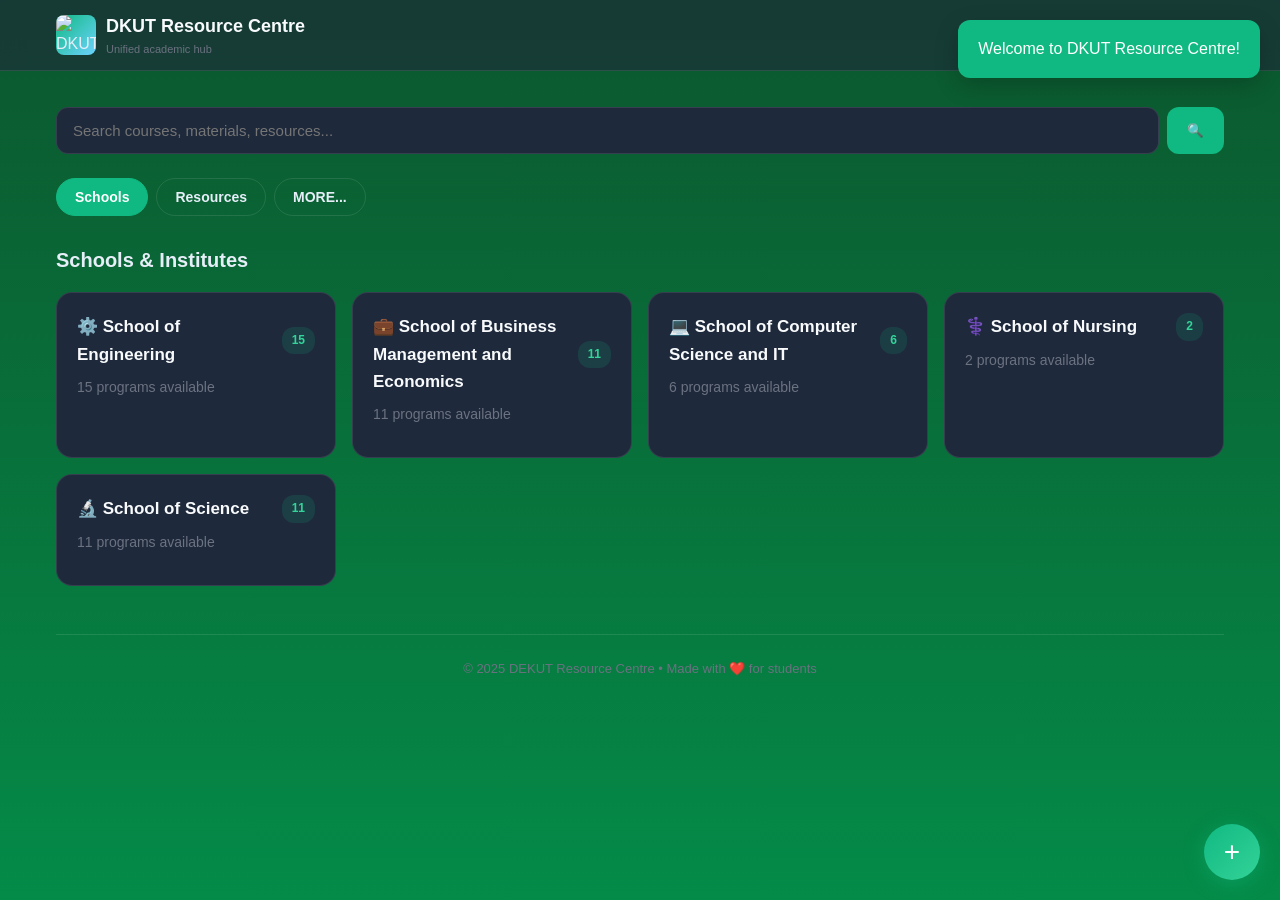
==== commit 95a90209: "Update dekutapp_resource.html 3" ====
--- a/dekutapp_resource.html
+++ b/dekutapp_resource.html
@@ -13,7 +13,7 @@
       --brand-dark: #059669;
       --muted: #6b7280;
       --muted-light: #9CA3AF;
-      --bg: #0f172a;
+      --bg: #0f2a20;
       --card: #1e293b;
       --card-hover: #334155;
       --success: #10b981;
@@ -33,7 +33,7 @@
     
     body {
       font-family: -apple-system, BlinkMacSystemFont, 'Segoe UI', Roboto, Oxygen, Ubuntu, Cantarell, sans-serif;
-      background: linear-gradient(180deg, #0a1628 0%, #0f172a 100%);
+      background: linear-gradient(180deg, #0c572e 0%, #048b48 100%);
       color: var(--text);
       line-height: 1.6;
       min-height: 100vh;
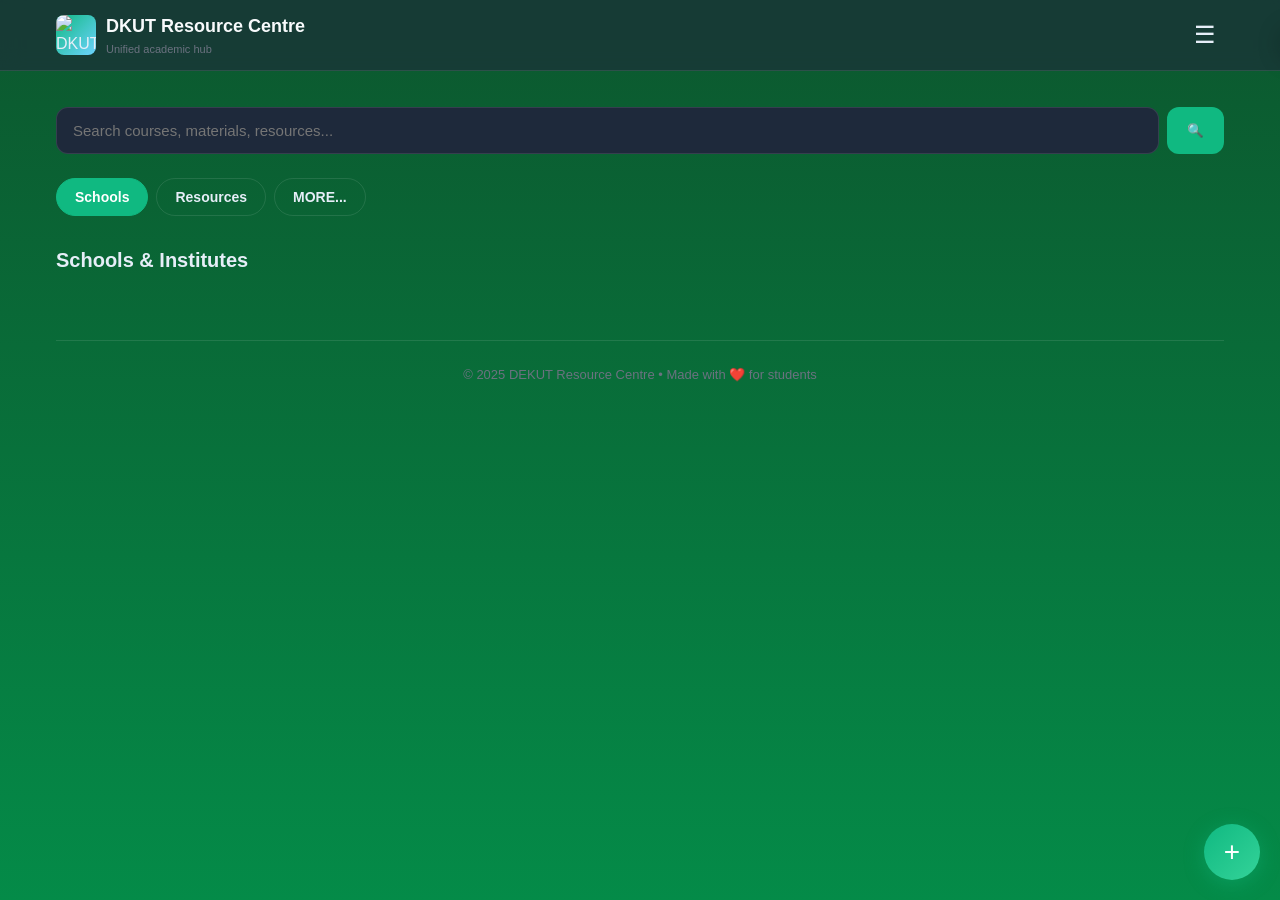
==== commit 001b0320: "Update dekutapp_resource.html 4" ====
--- a/dekutapp_resource.html
+++ b/dekutapp_resource.html
@@ -6,7 +6,16 @@
   <meta name="description" content="DEKUT Uni Resource Centre — combined eLearning, notes, class links, events, and more." />
   <title>DEKUT Uni Resource Centre</title>
   <link rel="icon" href="data:;base64,iVBORw0KGgo=" />
+  
+  <!-- Firebase SDK -->
+  <script src="https://www.gstatic.com/firebasejs/9.22.1/firebase-app-compat.js"></script>
+  <script src="https://www.gstatic.com/firebasejs/9.22.1/firebase-firestore-compat.js"></script>
+  
+  <!-- Google Drive API -->
+  <script src="https://apis.google.com/js/api.js"></script>
+  
   <style>
+    /* Your existing CSS styles remain unchanged */
     :root {
       --brand: #10b981;
       --brand-light: #34d399;
@@ -548,6 +557,33 @@
       display: none;
     }
     
+    /* Upload Progress */
+    .upload-progress {
+      margin-top: 12px;
+      display: none;
+    }
+    
+    .progress-bar {
+      height: 6px;
+      background: var(--border);
+      border-radius: 3px;
+      overflow: hidden;
+      margin-bottom: 8px;
+    }
+    
+    .progress-fill {
+      height: 100%;
+      background: var(--brand);
+      width: 0%;
+      transition: width 0.3s ease;
+    }
+    
+    .progress-text {
+      font-size: 12px;
+      color: var(--muted);
+      text-align: center;
+    }
+    
     /* Empty State */
     .empty-state {
       text-align: center;
@@ -712,6 +748,31 @@
     
     .back-btn:hover {
       text-decoration: underline;
+    }
+    
+    /* Google Drive Auth Button */
+    .auth-btn {
+      background: #4285F4;
+      color: white;
+      border: none;
+      padding: 12px 20px;
+      border-radius: 10px;
+      font-weight: 600;
+      cursor: pointer;
+      display: flex;
+      align-items: center;
+      gap: 8px;
+      margin-bottom: 16px;
+      transition: all 0.2s;
+    }
+    
+    .auth-btn:hover {
+      background: #3367D6;
+    }
+    
+    .auth-btn:disabled {
+      background: var(--muted);
+      cursor: not-allowed;
     }
   </style>
 </head>
@@ -858,7 +919,18 @@
         <button class="close-btn" id="closeModalBtn">×</button>
       </div>
       
-      <form id="addResourceForm">
+      <!-- Google Drive Authentication -->
+      <div id="authSection">
+        <button class="auth-btn" id="authBtn">
+          <span>🔐</span>
+          <span>Sign in with Google Drive</span>
+        </button>
+        <p style="color: var(--muted); font-size: 14px; margin-bottom: 16px;">
+          You need to sign in with Google Drive to upload files.
+        </p>
+      </div>
+      
+      <form id="addResourceForm" style="display: none;">
         <div class="form-group">
           <label>Resource Title *</label>
           <input type="text" id="resourceTitle" placeholder="e.g., Data Structures Notes" required />
@@ -911,6 +983,13 @@
           <input type="file" id="fileInput" class="file-input" />
         </div>
         
+        <div class="upload-progress" id="uploadProgress">
+          <div class="progress-bar">
+            <div class="progress-fill" id="progressFill"></div>
+          </div>
+          <div class="progress-text" id="progressText">Uploading: 0%</div>
+        </div>
+        
         <button type="submit" class="btn" style="width: 100%;" id="submitBtn">
           Add Resource
         </button>
@@ -933,6 +1012,27 @@
   <div id="notification" class="notification"></div>
 
   <script>
+    // Firebase Configuration
+    const firebaseConfig = {
+      apiKey: "AIzaSyB7pfbXBZTPfQYkwJhZx7-p2S9-9flhdE8",
+      authDomain: "dekutconnect-official.firebaseapp.com",
+      projectId: "dekutconnect-official",
+      storageBucket: "dekutconnect-official.firebasestorage.app",
+      messagingSenderId: "934091852918",
+      appId: "1:934091852918:web:d57dc1a9eb6b24c06d2357",
+      measurementId: "G-YKYK3WFCDF"
+    };
+
+    // Initialize Firebase
+    firebase.initializeApp(firebaseConfig);
+    const db = firebase.firestore();
+
+    // Google Drive Configuration
+    const CLIENT_ID = 'YOUR_GOOGLE_CLIENT_ID'; // Replace with your Google Client ID
+    const API_KEY = 'YOUR_GOOGLE_API_KEY'; // Replace with your Google API Key
+    const DISCOVERY_DOCS = ['https://www.googleapis.com/discovery/v1/apis/drive/v3/rest'];
+    const SCOPES = 'https://www.googleapis.com/auth/drive.file';
+
     // Data Store
     const DATA = {
       schools: [
@@ -1017,66 +1117,12 @@
           ]
         }
       ],
-      resources: [
-        {
-          id: 'r1',
-          title: 'Data Structures Notes',
-          type: 'notes',
-          school: 'School of Computer Science and IT',
-          program: 'BSc in Computer Science',
-          course: 'Data Structures and Algorithms',
-          code: 'CS201',
-          description: 'Comprehensive notes on data structures including arrays, linked lists, trees, and graphs.',
-          fileName: 'data_structures_notes.pdf',
-          fileSize: '2.4 MB',
-          createdAt: '2025-01-15',
-          downloads: 42
-        },
-        {
-          id: 'r2',
-          title: 'Thermodynamics Slides',
-          type: 'slides',
-          school: 'School of Engineering',
-          program: 'BSc in Mechanical Engineering',
-          course: 'Thermodynamics',
-          code: 'ME301',
-          description: 'Lecture slides covering the principles of thermodynamics.',
-          fileName: 'thermodynamics_slides.pptx',
-          fileSize: '5.7 MB',
-          createdAt: '2025-02-10',
-          downloads: 28
-        },
-        {
-          id: 'r3',
-          title: 'Financial Accounting Past Papers',
-          type: 'past-papers',
-          school: 'School of Business Management and Economics',
-          program: 'BSc in Commerce',
-          course: 'Financial Accounting',
-          code: 'ACC101',
-          description: 'Collection of past exam papers from 2018-2024.',
-          fileName: 'financial_accounting_papers.zip',
-          fileSize: '3.2 MB',
-          createdAt: '2025-01-22',
-          downloads: 67
-        },
-        {
-          id: 'r4',
-          title: 'Organic Chemistry Textbook',
-          type: 'books',
-          school: 'School of Science',
-          program: 'BSc in Industrial Chemistry',
-          course: 'Organic Chemistry',
-          code: 'CHEM202',
-          description: 'Recommended textbook for organic chemistry course.',
-          fileName: 'organic_chemistry_textbook.pdf',
-          fileSize: '15.8 MB',
-          createdAt: '2025-03-05',
-          downloads: 35
-        }
-      ],
+      resources: [],
       currentFilter: 'all',
-      currentCourse: null
+      currentCourse: null,
+      gapiInited: false,
+      gisInited: false,
+      tokenClient: null
     };
 
     // Get resource type icon
@@ -1107,6 +1153,163 @@
       setTimeout(() => {
         notification.classList.remove('show');
       }, 3000);
+    }
+
+    // Initialize Google APIs
+    function gapiLoaded() {
+      gapi.load('client', initializeGapiClient);
+    }
+
+    async function initializeGapiClient() {
+      await gapi.client.init({
+        apiKey: API_KEY,
+        discoveryDocs: DISCOVERY_DOCS,
+      });
+      DATA.gapiInited = true;
+      maybeEnableButtons();
+    }
+
+    function gisLoaded() {
+      DATA.tokenClient = google.accounts.oauth2.initTokenClient({
+        client_id: CLIENT_ID,
+        scope: SCOPES,
+        callback: '', // defined later
+      });
+      DATA.gisInited = true;
+      maybeEnableButtons();
+    }
+
+    function maybeEnableButtons() {
+      if (DATA.gapiInited && DATA.gisInited) {
+        document.getElementById('authBtn').disabled = false;
+      }
+    }
+
+    // Handle authentication
+    function handleAuthClick() {
+      DATA.tokenClient.callback = async (resp) => {
+        if (resp.error !== undefined) {
+          throw (resp);
+        }
+        
+        document.getElementById('authSection').style.display = 'none';
+        document.getElementById('addResourceForm').style.display = 'block';
+        
+        showNotification('Successfully authenticated with Google Drive!', 'success');
+      };
+
+      if (gapi.client.getToken() === null) {
+        // Prompt the user to select a Google Account and ask for consent to share their data
+        DATA.tokenClient.requestAccessToken({prompt: 'consent'});
+      } else {
+        // Skip display of account chooser and consent dialog for an existing session.
+        DATA.tokenClient.requestAccessToken({prompt: ''});
+      }
+    }
+
+    // Upload file to Google Drive
+    async function uploadToDrive(file, resourceData) {
+      const uploadProgress = document.getElementById('uploadProgress');
+      const progressFill = document.getElementById('progressFill');
+      const progressText = document.getElementById('progressText');
+      const submitBtn = document.getElementById('submitBtn');
+      
+      // Show progress bar
+      uploadProgress.style.display = 'block';
+      submitBtn.disabled = true;
+      submitBtn.innerHTML = '<span class="loading"></span> Uploading...';
+      
+      try {
+        const metadata = {
+          name: file.name,
+          mimeType: file.type,
+          parents: ['root'] // You can specify a folder ID here if needed
+        };
+        
+        const form = new FormData();
+        form.append('metadata', new Blob([JSON.stringify(metadata)], { type: 'application/json' }));
+        form.append('file', file);
+        
+        // Upload file to Google Drive
+        const response = await fetch('https://www.googleapis.com/upload/drive/v3/files?uploadType=multipart&fields=id,name,webViewLink,webContentLink', {
+          method: 'POST',
+          headers: new Headers({
+            'Authorization': 'Bearer ' + gapi.client.getToken().access_token
+          }),
+          body: form,
+        });
+        
+        if (!response.ok) {
+          throw new Error(`Upload failed: ${response.statusText}`);
+        }
+        
+        const fileData = await response.json();
+        
+        // Make the file publicly accessible
+        await gapi.client.drive.permissions.create({
+          fileId: fileData.id,
+          resource: {
+            role: 'reader',
+            type: 'anyone'
+          }
+        });
+        
+        // Get the direct download URL
+        const downloadURL = `https://drive.google.com/uc?export=download&id=${fileData.id}`;
+        const viewURL = `https://drive.google.com/file/d/${fileData.id}/view`;
+        
+        // Add resource to Firestore
+        const resource = {
+          title: resourceData.title,
+          type: resourceData.type,
+          school: resourceData.school,
+          program: resourceData.program,
+          course: resourceData.course,
+          code: resourceData.code,
+          description: resourceData.description,
+          fileName: file.name,
+          fileSize: formatFileSize(file.size),
+          fileURL: downloadURL,
+          viewURL: viewURL,
+          driveFileId: fileData.id,
+          createdAt: new Date().toISOString(),
+          downloads: 0
+        };
+        
+        const docRef = await db.collection('resources').add(resource);
+        
+        // Add to local data with the Firestore ID
+        resource.id = docRef.id;
+        DATA.resources.unshift(resource);
+        
+        // Update UI
+        renderResources();
+        showNotification('Resource added successfully!', 'success');
+        closeModal('addModal');
+        
+        // Switch to resources tab
+        switchTab('resources');
+        
+        return resource;
+      } catch (error) {
+        console.error('Upload process error:', error);
+        showNotification('Upload failed. Please try again.', 'error');
+      } finally {
+        // Reset UI
+        submitBtn.disabled = false;
+        submitBtn.textContent = 'Add Resource';
+        uploadProgress.style.display = 'none';
+        progressFill.style.width = '0%';
+      }
+    }
+
+    // Format file size
+    function formatFileSize(bytes) {
+      if (bytes === 0) return '0 Bytes';
+      const k = 1024;
+      const sizes = ['Bytes', 'KB', 'MB', 'GB'];
+      const i = Math.floor(Math.log(bytes) / Math.log(k));
+      return Math.round(bytes / Math.pow(k, i) * 100) / 100 + ' ' + sizes[i];
     }
 
     // Render schools
@@ -1313,6 +1516,15 @@
     function openAddModal() {
       document.getElementById('addModal').classList.add('show');
       populateSchoolDropdown();
+      
+      // Check if user is already authenticated
+      if (gapi.client.getToken() !== null) {
+        document.getElementById('authSection').style.display = 'none';
+        document.getElementById('addResourceForm').style.display = 'block';
+      } else {
+        document.getElementById('authSection').style.display = 'block';
+        document.getElementById('addResourceForm').style.display = 'none';
+      }
     }
 
     // Close modals
@@ -1351,33 +1563,23 @@
       }
     }
 
-    // Add resource
-    function addResource(resourceData, file) {
-      const resource = {
-        id: Date.now().toString(),
-        ...resourceData,
-        fileName: file.name,
-        fileSize: formatFileSize(file.size),
-        createdAt: new Date().toISOString(),
-        downloads: 0
-      };
-      
-      DATA.resources.unshift(resource);
-      renderResources();
-      showNotification('Resource added successfully!', 'success');
-      closeModal('addModal');
-      
-      // Switch to resources tab
-      switchTab('resources');
-    }
-
-    // Format file size
-    function formatFileSize(bytes) {
-      if (bytes === 0) return '0 Bytes';
-      const k = 1024;
-      const sizes = ['Bytes', 'KB', 'MB', 'GB'];
-      const i = Math.floor(Math.log(bytes) / Math.log(k));
-      return Math.round(bytes / Math.pow(k, i) * 100) / 100 + ' ' + sizes[i];
+    // Load resources from Firestore
+    async function loadResources() {
+      try {
+        const snapshot = await db.collection('resources').orderBy('createdAt', 'desc').get();
+        DATA.resources = [];
+        
+        snapshot.forEach(doc => {
+          const resource = doc.data();
+          resource.id = doc.id;
+          DATA.resources.push(resource);
+        });
+        
+        renderResources();
+      } catch (error) {
+        console.error('Error loading resources:', error);
+        showNotification('Error loading resources', 'error');
+      }
     }
 
     // Search functionality
@@ -1468,12 +1670,38 @@
 
     // View resource
     function viewResource(id) {
-      showNotification('Opening resource...', 'success');
+      const resource = DATA.resources.find(r => r.id === id);
+      if (resource && resource.viewURL) {
+        window.open(resource.viewURL, '_blank');
+      } else {
+        showNotification('Resource not available', 'error');
+      }
     }
 
     // Download resource
     function downloadResource(id) {
-      showNotification('Download started', 'success');
+      const resource = DATA.resources.find(r => r.id === id);
+      if (resource && resource.fileURL) {
+        // Create a temporary anchor element to trigger download
+        const a = document.createElement('a');
+        a.href = resource.fileURL;
+        a.download = resource.fileName || 'resource';
+        document.body.appendChild(a);
+        a.click();
+        document.body.removeChild(a);
+        
+        // Update download count in Firestore
+        db.collection('resources').doc(id).update({
+          downloads: firebase.firestore.FieldValue.increment(1)
+        });
+        
+        // Update local data
+        resource.downloads = (resource.downloads || 0) + 1;
+        
+        showNotification('Download started', 'success');
+      } else {
+        showNotification('Resource not available', 'error');
+      }
     }
 
     // Apply resource filter
@@ -1497,7 +1725,7 @@
     // Initialize app
     function init() {
       renderSchools();
-      renderResources();
+      loadResources();
       
       // Tab click handlers
       document.querySelectorAll('.tab').forEach(tab => {
@@ -1576,7 +1804,7 @@
       });
       
       // Form submission
-      document.getElementById('addResourceForm').addEventListener('submit', (e) => {
+      document.getElementById('addResourceForm').addEventListener('submit', async (e) => {
         e.preventDefault();
         
         const fileInput = document.getElementById('fileInput');
@@ -1599,7 +1827,8 @@
           description: document.getElementById('resourceDescription').value
         };
         
-        addResource(resourceData, file);
+        // Upload file to Google Drive and save resource
+        await uploadToDrive(file, resourceData);
         
         // Reset form
         e.target.reset();
@@ -1638,11 +1867,18 @@
         DATA.currentCourse = null;
       });
       
+      // Google Drive Auth button
+      document.getElementById('authBtn').addEventListener('click', handleAuthClick);
+      
       showNotification('Welcome to DKUT Resource Centre!', 'success');
     }
 
     // Start the app
     document.addEventListener('DOMContentLoaded', init);
   </script>
+  
+  <!-- Load Google APIs -->
+  <script async defer src="https://apis.google.com/js/api.js" onload="gapiLoaded()"></script>
+  <script async defer src="https://accounts.google.com/gsi/client" onload="gisLoaded()"></script>
 </body>
 </html>
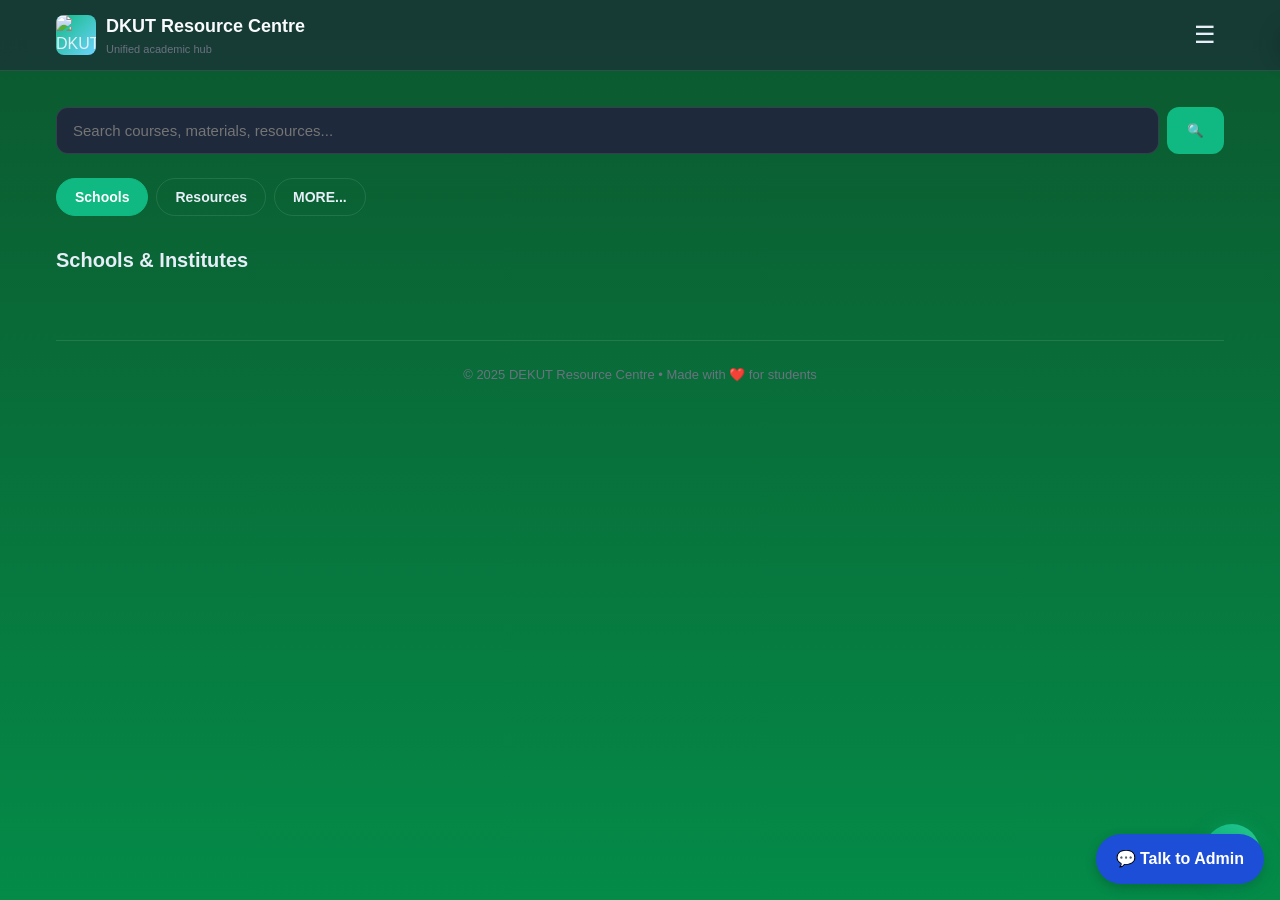
==== commit 359f733b: "Update dekutapp_resource.html analy1" ====
--- a/dekutapp_resource.html
+++ b/dekutapp_resource.html
@@ -6,776 +6,166 @@
   <meta name="description" content="DEKUT Uni Resource Centre — combined eLearning, notes, class links, events, and more." />
   <title>DEKUT Uni Resource Centre</title>
   <link rel="icon" href="data:;base64,iVBORw0KGgo=" />
-  
+  <script src="https://cdn.jsdelivr.net/npm/sweetalert2@11"></script>
+
   <!-- Firebase SDK -->
   <script src="https://www.gstatic.com/firebasejs/9.22.1/firebase-app-compat.js"></script>
   <script src="https://www.gstatic.com/firebasejs/9.22.1/firebase-firestore-compat.js"></script>
-  
-  <!-- Google Drive API -->
-  <script src="https://apis.google.com/js/api.js"></script>
-  
-  <style>
-    /* Your existing CSS styles remain unchanged */
-    :root {
-      --brand: #10b981;
-      --brand-light: #34d399;
-      --brand-dark: #059669;
-      --muted: #6b7280;
-      --muted-light: #9CA3AF;
-      --bg: #0f2a20;
-      --card: #1e293b;
-      --card-hover: #334155;
-      --success: #10b981;
-      --warning: #f59e0b;
-      --error: #ef4444;
-      --text: #e6eef8;
-      --text-light: #F8FAFC;
-      --border: rgba(255,255,255,0.1);
-      --shadow: 0 4px 6px -1px rgba(0, 0, 0, 0.1);
+  <script src="https://www.gstatic.com/firebasejs/9.22.1/firebase-storage-compat.js"></script>
+
+  <title>DEKUTCONNECT - Dedan Kimathi University Entertainment | Campus News, Memes & Events</title>
+  <meta name="description" content="DEKUTCONNECT: Dedan Kimathi University's #1 entertainment hub. Campus memes, events, news, WhatsApp groups, student life in Nyeri. Join 32K+ DeKUT students." />
+  <meta name="keywords" content="Dedan Kimathi University, DeKUT, DEKUTCONNECT, campus entertainment, student life Nyeri,dedan kimathi student portal,dekut connect,dekut elearning portal,dekut trending,dc,dekut_trending,dekut_connect,dekut juice, university memes, campus news Kenya, student events, WhatsApp groups campus" />
+  <meta name="robots" content="index, follow, max-snippet:-1, max-image-preview:large, max-video-preview:-1" />
+  <meta name="googlebot" content="index, follow" />
+  <meta name="geo.region" content="KE-NY" />
+  <meta name="geo.placename" content="Nyeri" />
+  <meta name="geo.position" content="-0.4167;36.9500" />
+  <meta name="ICBM" content="-0.4167, 36.9500" />
+  <meta name="author" content="DEKUTCONNECT" />
+  <meta name="theme-color" content="#0b9b6b" />
+
+  <!-- Canonical -->
+  <link rel="canonical" href="https://dekutconnect-official.web.app/" />
+  <!-- Favicon -->
+  <link rel="icon" type="image/png" href="https://play-lh.googleusercontent.com/FFvqQ7X7CMyVaaKjFi2aYbowTjsLZUIUprQxX1li8fBe6m9XpHPiTDq_3mhzRZJxbg=w240-h480" />
+
+  <!-- Open Graph -->
+  <meta property="og:title" content="DEKUTCONNECT - Dedan Kimathi University's Entertainment Hub" />
+  <meta property="og:description" content="Your #1 source for Dedan Kimathi University entertainment." />
+  <meta property="og:image" content="https://play-lh.googleusercontent.com/FFvqQ7X7CMyVaaKjFi2aYbowTjsLZUIUprQxX1li8fBe6m9XpHPiTDq_3mhzRZJxbg=w240-h480" />
+  <meta property="og:image:width" content="1200" />
+  <meta property="og:image:height" content="630" />
+  <meta property="og:image:alt" content="DEKUTCONNECT - Dedan Kimathi University Entertainment" />
+
+  <!-- Twitter Card -->
+  <meta name="twitter:title" content="DEKUTCONNECT - Where DeKUT Vibes Live" />
+  <meta name="twitter:description" content="Campus entertainment hub for Dedan Kimathi University." />
+  <meta name="twitter:image" content="https://play-lh.googleusercontent.com/FFvqQ7X7CMyVaaKjFi2aYbowTjsLZUIUprQxX1li8fBe6m9XpHPiTDq_3mhzRZJxbg=w240-h480" />
+
+  <!-- Schema.org (Organization) -->
+  <script type="application/ld+json">
+  {
+    "@context": "https://schema.org",
+    "@type": "Organization",
+    "name": "DEKUTCONNECT",
+    "alternateName": "Dedan Kimathi University Entertainment Hub",
+    "url": "https://dekutconnect-official.web.app",
+    "logo": "https://play-lh.googleusercontent.com/FFvqQ7X7CMyVaaKjFi2aYbowTjsLZUIUprQxX1li8fBe6m9XpHPiTDq_3mhzRZJxbg=w240-h480",
+    "description": "DEKUTCONNECT is the premier entertainment and social hub for Dedan Kimathi University of Technology students",
+    "address": {
+      "@type": "PostalAddress",
+      "addressLocality": "Nyeri",
+      "addressRegion": "Central",
+      "addressCountry": "KE"
+    },
+    "contactPoint": {
+      "@type": "ContactPoint",
+      "email": "dekutconnect@gmail.com",
+      "contactType": "customer service"
+    },
+    "sameAs": [
+      "https://www.instagram.com/dekutconnect",
+      "https://www.tiktok.com/@dekutconnect.official",
+      "https://www.youtube.com/@DEKUTCONNECT",
+      "https://www.facebook.com/share/1BQzioTvPc/",
+      "https://twitter.com/dekutconnect",
+      "https://ngl.link/dkutconnect",
+      "https://wa.me/254769486775",
+      "https://twet.link/dekutconnect",
+      "https://t.me/dekutconnect"
+    ]
+  }
+  </script>
+
+  <!-- Schema.org (Website) -->
+  <script type="application/ld+json">
+  {
+    "@context": "https://schema.org",
+    "@type": "WebSite",
+    "url": "https://dekutconnect-official.web.app",
+    "name": "DEKUTCONNECT",
+    "potentialAction": {
+      "@type": "SearchAction",
+      "target": "https://dekutconnect-official.web.app/search?q={search_term_string}",
+      "query-input": "required name=search_term_string"
     }
-    
-    * {
-      box-sizing: border-box;
-      margin: 0;
-      padding: 0;
-    }
-    
-    body {
-      font-family: -apple-system, BlinkMacSystemFont, 'Segoe UI', Roboto, Oxygen, Ubuntu, Cantarell, sans-serif;
-      background: linear-gradient(180deg, #0c572e 0%, #048b48 100%);
-      color: var(--text);
-      line-height: 1.6;
-      min-height: 100vh;
-      overflow-x: hidden;
-    }
-    
-    .container {
-      max-width: 1200px;
-      margin: 0 auto;
-      padding: 16px;
-    }
-    
-    /* Header */
-    header {
-      background: rgba(30, 41, 59, 0.6);
-      backdrop-filter: blur(10px);
-      position: sticky;
-      top: 0;
-      z-index: 50;
-      border-bottom: 1px solid var(--border);
-      margin-bottom: 20px;
-    }
-    
-    .header-content {
-      max-width: 1200px;
-      margin: 0 auto;
-      padding: 12px 16px;
-      display: flex;
-      justify-content: space-between;
-      align-items: center;
-    }
-    
-    .brand {
-      display: flex;
-      gap: 10px;
-      align-items: center;
-    }
-    
-    .logo {
-      width: 40px;
-      height: 40px;
-      border-radius: 8px;
-      background: linear-gradient(135deg, var(--brand), #6dd3ff);
-      display: flex;
-      align-items: center;
-      justify-content: center;
-      overflow: hidden;
-      flex-shrink: 0;
-    }
-    
-    .logo img {
-      width: 100%;
-      height: 100%;
-      object-fit: cover;
-    }
-    
-    .brand-text h1 {
-      font-size: 18px;
-      font-weight: 700;
-      margin: 0;
-      color: var(--text-light);
-    }
-    
-    .brand-text p {
-      font-size: 11px;
-      color: var(--muted);
-      margin: 0;
-    }
-    
-    .header-actions {
-      display: flex;
-      gap: 8px;
-      align-items: center;
-    }
-    
-    .menu-btn {
-      background: transparent;
-      border: none;
-      color: var(--text);
-      font-size: 24px;
-      cursor: pointer;
-      padding: 8px;
-      border-radius: 8px;
-      transition: all 0.2s;
-    }
-    
-    .menu-btn:hover {
-      background: rgba(255, 255, 255, 0.1);
-    }
-    
-    /* Quick Add Button */
-    .quick-add-btn {
-      position: fixed;
-      bottom: 20px;
-      right: 20px;
-      width: 56px;
-      height: 56px;
-      border-radius: 50%;
-      background: linear-gradient(135deg, var(--brand), var(--brand-light));
-      border: none;
-      color: white;
-      font-size: 28px;
-      cursor: pointer;
-      box-shadow: 0 4px 20px rgba(16, 185, 129, 0.4);
-      z-index: 100;
-      display: flex;
-      align-items: center;
-      justify-content: center;
-      transition: all 0.3s ease;
-    }
-    
-    .quick-add-btn:hover {
-      transform: scale(1.1) rotate(90deg);
-      box-shadow: 0 6px 30px rgba(16, 185, 129, 0.6);
-    }
-    
-    /* Search */
-    .search-section {
-      margin-bottom: 24px;
-    }
-    
-    .search-container {
-      display: flex;
-      gap: 8px;
-      max-width: 100%;
-    }
-    
-    .search-container input {
-      flex: 1;
-      padding: 14px 16px;
-      border-radius: 12px;
-      border: 1px solid var(--border);
-      background: var(--card);
-      color: var(--text);
-      font-size: 15px;
-      transition: all 0.2s;
-    }
-    
-    .search-container input:focus {
-      outline: none;
-      border-color: var(--brand);
-      box-shadow: 0 0 0 3px rgba(16, 185, 129, 0.1);
-    }
-    
-    .search-container button {
-      background: var(--brand);
-      color: white;
-      border: none;
-      padding: 14px 20px;
-      border-radius: 12px;
-      cursor: pointer;
-      font-weight: 600;
-      transition: all 0.2s;
-      white-space: nowrap;
-    }
-    
-    .search-container button:active {
-      transform: scale(0.95);
-    }
-    
-    /* Tabs */
-    .tabs {
-      display: flex;
-      gap: 8px;
-      overflow-x: auto;
-      margin-bottom: 20px;
-      padding-bottom: 8px;
-      -webkit-overflow-scrolling: touch;
-    }
-    
-    .tabs::-webkit-scrollbar {
-      height: 4px;
-    }
-    
-    .tabs::-webkit-scrollbar-thumb {
-      background: var(--border);
-      border-radius: 2px;
-    }
-    
-    .tab {
-      padding: 10px 18px;
-      background: transparent;
-      border: 1px solid var(--border);
-      border-radius: 20px;
-      color: var(--text);
-      font-size: 14px;
-      font-weight: 600;
-      cursor: pointer;
-      white-space: nowrap;
-      transition: all 0.2s;
-    }
-    
-    .tab.active {
-      background: var(--brand);
-      border-color: var(--brand);
-      color: white;
-    }
-    
-    /* Section */
-    .section {
-      margin-bottom: 32px;
-    }
-    
-    .section-header {
-      display: flex;
-      justify-content: space-between;
-      align-items: center;
-      margin-bottom: 16px;
-    }
-    
-    .section-header h2 {
-      font-size: 20px;
-      font-weight: 700;
-    }
-    
-    /* Cards Grid */
-    .grid {
-      display: grid;
-      grid-template-columns: repeat(auto-fill, minmax(280px, 1fr));
-      gap: 16px;
-    }
-    
-    @media (max-width: 640px) {
-      .grid {
-        grid-template-columns: 1fr;
-      }
-    }
-    
-    .card {
-      background: var(--card);
-      padding: 20px;
-      border-radius: 16px;
-      border: 1px solid var(--border);
-      transition: all 0.3s ease;
-      cursor: pointer;
-    }
-    
-    .card:active {
-      transform: scale(0.98);
-    }
-    
-    .card:hover {
-      background: var(--card-hover);
-      border-color: var(--brand);
-      box-shadow: 0 8px 24px rgba(16, 185, 129, 0.15);
-    }
-    
-    .card h3 {
-      font-size: 17px;
-      margin-bottom: 8px;
-      color: var(--text-light);
-      display: flex;
-      justify-content: space-between;
-      align-items: center;
-    }
-    
-    .card p {
-      color: var(--muted);
-      font-size: 14px;
-      margin-bottom: 12px;
-    }
-    
-    .badge {
-      background: rgba(16, 185, 129, 0.15);
-      color: var(--brand-light);
-      padding: 4px 10px;
-      border-radius: 12px;
-      font-size: 12px;
-      font-weight: 600;
-    }
-    
-    /* Resource List */
-    .resource-list {
-      display: flex;
-      flex-direction: column;
-      gap: 12px;
-    }
-    
-    .resource-item {
-      background: var(--card);
-      padding: 16px;
-      border-radius: 12px;
-      border: 1px solid var(--border);
-      display: flex;
-      gap: 12px;
-      align-items: start;
-      transition: all 0.2s;
-    }
-    
-    .resource-item:active {
-      transform: scale(0.98);
-    }
-    
-    .resource-icon {
-      width: 48px;
-      height: 48px;
-      border-radius: 10px;
-      background: linear-gradient(135deg, var(--brand), var(--brand-light));
-      display: flex;
-      align-items: center;
-      justify-content: center;
-      font-size: 20px;
-      flex-shrink: 0;
-    }
-    
-    .resource-content {
-      flex: 1;
-      min-width: 0;
-    }
-    
-    .resource-title {
-      font-weight: 600;
-      margin-bottom: 4px;
-      color: var(--text-light);
-      overflow: hidden;
-      text-overflow: ellipsis;
-      white-space: nowrap;
-    }
-    
-    .resource-meta {
-      font-size: 13px;
-      color: var(--muted);
-      margin-bottom: 8px;
-    }
-    
-    .resource-actions {
-      display: flex;
-      gap: 8px;
-      flex-wrap: wrap;
-    }
-    
-    /* Buttons */
-    .btn {
-      display: inline-flex;
-      align-items: center;
-      justify-content: center;
-      gap: 6px;
-      background: var(--brand);
-      color: white;
-      border: none;
-      padding: 10px 16px;
-      border-radius: 10px;
-      font-weight: 600;
-      font-size: 14px;
-      cursor: pointer;
-      text-decoration: none;
-      transition: all 0.2s;
-      white-space: nowrap;
-    }
-    
-    .btn:active {
-      transform: scale(0.95);
-    }
-    
-    .btn-small {
-      padding: 6px 12px;
-      font-size: 13px;
-    }
-    
-    .btn-secondary {
-      background: rgba(255, 255, 255, 0.1);
-      color: var(--text);
-    }
-    
-    .btn-outline {
-      background: transparent;
-      border: 1px solid var(--border);
-      color: var(--text);
-    }
-    
-    /* Modal */
-    .modal {
-      display: none;
-      position: fixed;
-      top: 0;
-      left: 0;
-      right: 0;
-      bottom: 0;
-      background: rgba(0, 0, 0, 0.8);
-      backdrop-filter: blur(4px);
-      z-index: 1000;
-      padding: 16px;
-      overflow-y: auto;
-    }
-    
-    .modal.show {
-      display: flex;
-      align-items: start;
-      justify-content: center;
-      padding-top: 40px;
-    }
-    
-    .modal-content {
-      background: var(--bg);
-      border-radius: 20px;
-      padding: 24px;
-      max-width: 500px;
-      width: 100%;
-      border: 1px solid var(--border);
-      animation: slideUp 0.3s ease;
-    }
-    
-    @keyframes slideUp {
-      from {
-        opacity: 0;
-        transform: translateY(20px);
-      }
-      to {
-        opacity: 1;
-        transform: translateY(0);
-      }
-    }
-    
-    .modal-header {
-      display: flex;
-      justify-content: space-between;
-      align-items: center;
-      margin-bottom: 20px;
-    }
-    
-    .modal-header h2 {
-      font-size: 22px;
-      font-weight: 700;
-    }
-    
-    .close-btn {
-      background: transparent;
-      border: none;
-      color: var(--muted);
-      font-size: 28px;
-      cursor: pointer;
-      padding: 0;
-      width: 32px;
-      height: 32px;
-      display: flex;
-      align-items: center;
-      justify-content: center;
-      border-radius: 8px;
-      transition: all 0.2s;
-    }
-    
-    .close-btn:hover {
-      background: rgba(255, 255, 255, 0.1);
-      color: var(--text);
-    }
-    
-    /* Form */
-    .form-group {
-      margin-bottom: 18px;
-    }
-    
-    .form-group label {
-      display: block;
-      margin-bottom: 8px;
-      font-weight: 600;
-      font-size: 14px;
-      color: var(--text-light);
-    }
-    
-    .form-group input,
-    .form-group select,
-    .form-group textarea {
-      width: 100%;
-      padding: 12px 14px;
-      border-radius: 10px;
-      border: 1px solid var(--border);
-      background: var(--card);
-      color: var(--text);
-      font-size: 15px;
-      transition: all 0.2s;
-    }
-    
-    .form-group input:focus,
-    .form-group select:focus,
-    .form-group textarea:focus {
-      outline: none;
-      border-color: var(--brand);
-      box-shadow: 0 0 0 3px rgba(16, 185, 129, 0.1);
-    }
-    
-    .form-group textarea {
-      resize: vertical;
-      min-height: 80px;
-    }
-    
-    .upload-area {
-      border: 2px dashed var(--border);
-      border-radius: 12px;
-      padding: 32px;
-      text-align: center;
-      cursor: pointer;
-      transition: all 0.3s;
-      margin-bottom: 16px;
-    }
-    
-    .upload-area:hover {
-      border-color: var(--brand);
-      background: rgba(16, 185, 129, 0.05);
-    }
-    
-    .upload-area.active {
-      border-color: var(--brand);
-      background: rgba(16, 185, 129, 0.1);
-    }
-    
-    .upload-icon {
-      font-size: 48px;
-      margin-bottom: 12px;
-    }
-    
-    .file-input {
-      display: none;
-    }
-    
-    /* Upload Progress */
-    .upload-progress {
-      margin-top: 12px;
-      display: none;
-    }
-    
-    .progress-bar {
-      height: 6px;
-      background: var(--border);
-      border-radius: 3px;
-      overflow: hidden;
-      margin-bottom: 8px;
-    }
-    
-    .progress-fill {
-      height: 100%;
-      background: var(--brand);
-      width: 0%;
-      transition: width 0.3s ease;
-    }
-    
-    .progress-text {
-      font-size: 12px;
-      color: var(--muted);
-      text-align: center;
-    }
-    
-    /* Empty State */
-    .empty-state {
-      text-align: center;
-      padding: 48px 24px;
-      color: var(--muted);
-    }
-    
-    .empty-state-icon {
-      font-size: 64px;
-      margin-bottom: 16px;
-      opacity: 0.5;
-    }
-    
-    .empty-state h3 {
-      font-size: 18px;
-      margin-bottom: 8px;
-      color: var(--text);
-    }
-    
-    .empty-state p {
-      margin-bottom: 20px;
-    }
-    
-    /* Notification */
-    .notification {
-      position: fixed;
-      top: 20px;
-      right: 20px;
-      padding: 16px 20px;
-      border-radius: 12px;
-      background: var(--success);
-      color: white;
-      z-index: 2000;
-      box-shadow: 0 8px 24px rgba(0, 0, 0, 0.2);
-      transform: translateX(150%);
-      transition: transform 0.3s ease;
-      max-width: calc(100% - 40px);
-      font-weight: 500;
-    }
-    
-    .notification.show {
-      transform: translateX(0);
-    }
-    
-    .notification.error {
-      background: var(--error);
-    }
-    
-    .notification.warning {
-      background: var(--warning);
-    }
-    
-    /* Loading Spinner */
-    .loading {
-      display: inline-block;
-      width: 20px;
-      height: 20px;
-      border: 3px solid rgba(255, 255, 255, 0.3);
-      border-radius: 50%;
-      border-top-color: white;
-      animation: spin 0.8s linear infinite;
-    }
-    
-    @keyframes spin {
-      to { transform: rotate(360deg); }
-    }
-    
-    /* Footer */
-    footer {
-      border-top: 1px solid var(--border);
-      margin-top: 48px;
-      padding: 24px 0;
-      text-align: center;
-      color: var(--muted);
-      font-size: 13px;
-    }
-    
-    /* Mobile Optimizations */
-    @media (max-width: 640px) {
-      .container {
-        padding: 12px;
-      }
-      
-      .brand-text h1 {
-        font-size: 16px;
-      }
-      
-      .brand-text p {
-        display: none;
-      }
-      
-      .search-container button {
-        padding: 14px 16px;
-      }
-      
-      .modal {
-        padding: 8px;
-      }
-      
-      .modal-content {
-        padding: 20px;
-      }
-      
-      .notification {
-        top: 10px;
-        right: 10px;
-        left: 10px;
-        max-width: none;
-      }
-      
-      .quick-add-btn {
-        bottom: 16px;
-        right: 16px;
-      }
-    }
-    
-    /* Smooth Scrolling */
-    html {
-      scroll-behavior: smooth;
-    }
-    
-    /* Resource Type Filter */
-    .resource-filters {
-      display: flex;
-      gap: 8px;
-      margin-bottom: 16px;
-      flex-wrap: wrap;
-    }
-    
-    .filter-btn {
-      padding: 8px 14px;
-      background: transparent;
-      border: 1px solid var(--border);
-      border-radius: 20px;
-      color: var(--text);
-      font-size: 13px;
-      cursor: pointer;
-      transition: all 0.2s;
-    }
-    
-    .filter-btn.active {
-      background: var(--brand);
-      border-color: var(--brand);
-      color: white;
-    }
-    
-    /* Course Resources View */
-    .course-resources {
-      margin-top: 20px;
-    }
-    
-    .back-btn {
-      display: inline-flex;
-      align-items: center;
-      gap: 6px;
-      margin-bottom: 16px;
-      color: var(--brand);
-      text-decoration: none;
-      font-weight: 600;
-      cursor: pointer;
-    }
-    
-    .back-btn:hover {
-      text-decoration: underline;
-    }
-    
-    /* Google Drive Auth Button */
-    .auth-btn {
-      background: #4285F4;
-      color: white;
-      border: none;
-      padding: 12px 20px;
-      border-radius: 10px;
-      font-weight: 600;
-      cursor: pointer;
-      display: flex;
-      align-items: center;
-      gap: 8px;
-      margin-bottom: 16px;
-      transition: all 0.2s;
-    }
-    
-    .auth-btn:hover {
-      background: #3367D6;
-    }
-    
-    .auth-btn:disabled {
-      background: var(--muted);
-      cursor: not-allowed;
-    }
-  </style>
+  }
+  </script>
+  <!-- Preload then apply stylesheet -->
+  <link rel="preload" href="https://giwmeswaingithub.github.io/dekutconnect/stylesdkutappresource-min.css" as="style" onload="this.onload=null;this.rel='stylesheet'">
+  <noscript><link rel="stylesheet" href="https://giwmeswaingithub.github.io/dekutconnect/stylesdkutappresource-min.css"></noscript>
+  <link rel="stylesheet" href="https://giwmeswaingithub.github.io/dekutconnect/stylesdkutappresource-min.css">
+<style>
+  .talk-admin-btn {
+  position: fixed;
+  bottom: 16px;
+  right: 16px;
+  background-color: #1d4ed8; /* Blue */
+  color: #fff;
+  padding: 12px 20px;
+  border-radius: 50px;
+  text-decoration: none;
+  font-weight: bold;
+  box-shadow: 0 4px 12px rgba(0,0,0,0.2);
+  transition: transform 0.2s, box-shadow 0.2s;
+  z-index: 9999;
+}
+
+.talk-admin-btn:hover {
+  transform: translateY(-2px);
+  box-shadow: 0 6px 16px rgba(0,0,0,0.25);
+}
+
+</style>
+     <!-- Google Tag Manager -->
+  <script>
+    (function(w,d,s,l,i){w[l]=w[l]||[];w[l].push({'gtm.start':
+    new Date().getTime(),event:'gtm.js'});var f=d.getElementsByTagName(s)[0],
+    j=d.createElement(s),dl=l!='dataLayer'?'&l='+l:'';j.async=true;j.src=
+    'https://www.googletagmanager.com/gtm.js?id='+i+dl;f.parentNode.insertBefore(j,f);
+    })(window,document,'script','dataLayer','GTM-5DTQTZSM');
+  </script>
+
+  <!-- Google Analytics 4 -->
+  <script async src="https://www.googletagmanager.com/gtag/js?id=G-6QZTYG7YQW"></script>
+  <script>
+    window.dataLayer = window.dataLayer || [];
+    function gtag(){dataLayer.push(arguments);}
+    gtag('js', new Date());
+    gtag('config', 'G-6QZTYG7YQW');
+  </script>
+
+  <!-- Meta Pixel -->
+  <script>
+    !function(f,b,e,v,n,t,s)
+    {if(f.fbq)return;n=f.fbq=function(){n.callMethod?
+    n.callMethod.apply(n,arguments):n.queue.push(arguments)};
+    if(!f._fbq)f._fbq=n;n.push=n;n.loaded=!0;n.version='2.0';
+    n.queue=[];t=b.createElement(e);t.async=!0;
+    t.src=v;s=b.getElementsByTagName(e)[0];
+    s.parentNode.insertBefore(t,s)}(window, document,'script',
+    'https://connect.facebook.net/en_US/fbevents.js');
+    fbq('init', '2158090784711774');
+    fbq('track', 'PageView');
+  </script>
+  <noscript>
+    <img height="1" width="1" style="display:none"
+         src="https://www.facebook.com/tr?id=2158090784711774&ev=PageView&noscript=1" />
+  </noscript>
+
+  <!-- Microsoft Clarity -->
+  <script type="text/javascript">
+    (function(c,l,a,r,i,t,y){
+        c[a]=c[a]||function(){(c[a].q=c[a].q||[]).push(arguments)}
+        t=l.createElement(r);t.async=1;t.src="https://www.clarity.ms/tag/"+i;
+        y=l.getElementsByTagName(r)[0];y.parentNode.insertBefore(t,y);
+    })(window, document, "clarity", "script", "s3pv8acy5p");
+  </script>
 </head>
+<!-- Talk to Admin Bottom Button -->
+<a href="https://tinyurl.com/dekutconnect-admin" target="_blank" class="talk-admin-btn">💬 Talk to Admin</a>
+
 <body>
   <header>
     <div class="header-content">
@@ -833,6 +223,9 @@
         <button class="filter-btn" data-type="other">📎 Other</button>
       </div>
       <div class="resource-list" id="resourcesList"></div>
+      <div class="load-more" id="resourcesLoadMore" style="display: none;">
+        <button class="btn btn-outline" id="loadMoreResourcesBtn">Load More</button>
+      </div>
     </div>
 
     <!-- Course Resources Section -->
@@ -850,6 +243,9 @@
         <button class="filter-btn" data-type="other">📎 Other</button>
       </div>
       <div class="resource-list" id="courseResourcesList"></div>
+      <div class="load-more" id="courseResourcesLoadMore" style="display: none;">
+        <button class="btn btn-outline" id="loadMoreCourseResourcesBtn">Load More</button>
+      </div>
     </div>
 
     <!-- E-Learning Section -->
@@ -919,18 +315,7 @@
         <button class="close-btn" id="closeModalBtn">×</button>
       </div>
       
-      <!-- Google Drive Authentication -->
-      <div id="authSection">
-        <button class="auth-btn" id="authBtn">
-          <span>🔐</span>
-          <span>Sign in with Google Drive</span>
-        </button>
-        <p style="color: var(--muted); font-size: 14px; margin-bottom: 16px;">
-          You need to sign in with Google Drive to upload files.
-        </p>
-      </div>
-      
-      <form id="addResourceForm" style="display: none;">
+      <form id="addResourceForm">
         <div class="form-group">
           <label>Resource Title *</label>
           <input type="text" id="resourceTitle" placeholder="e.g., Data Structures Notes" required />
@@ -977,17 +362,20 @@
           <textarea id="resourceDescription" placeholder="Brief description of the resource..."></textarea>
         </div>
         
-        <div class="upload-area" id="uploadArea">
+        <!-- File Upload Area -->
+        <div class="upload-area" id="drop-area">
           <div class="upload-icon">📁</div>
-          <p>Tap to select file or drag & drop</p>
-          <input type="file" id="fileInput" class="file-input" />
-        </div>
-        
-        <div class="upload-progress" id="uploadProgress">
+          <p>Drag & drop files here or click to browse</p>
+          <input type="file" id="file-input" class="file-input" />
+          <div class="file-info" id="file-info"></div>
+        </div>
+        
+        <!-- Progress Bar -->
+        <div class="upload-progress" id="progress-container">
           <div class="progress-bar">
-            <div class="progress-fill" id="progressFill"></div>
-          </div>
-          <div class="progress-text" id="progressText">Uploading: 0%</div>
+            <div class="progress-fill" id="progress-bar"></div>
+          </div>
+          <div class="progress-text" id="progress-text">0%</div>
         </div>
         
         <button type="submit" class="btn" style="width: 100%;" id="submitBtn">
@@ -1011,874 +399,8 @@
   <!-- Notification -->
   <div id="notification" class="notification"></div>
 
-  <script>
-    // Firebase Configuration
-    const firebaseConfig = {
-      apiKey: "AIzaSyB7pfbXBZTPfQYkwJhZx7-p2S9-9flhdE8",
-      authDomain: "dekutconnect-official.firebaseapp.com",
-      projectId: "dekutconnect-official",
-      storageBucket: "dekutconnect-official.firebasestorage.app",
-      messagingSenderId: "934091852918",
-      appId: "1:934091852918:web:d57dc1a9eb6b24c06d2357",
-      measurementId: "G-YKYK3WFCDF"
-    };
-
-    // Initialize Firebase
-    firebase.initializeApp(firebaseConfig);
-    const db = firebase.firestore();
-
-    // Google Drive Configuration
-    const CLIENT_ID = 'YOUR_GOOGLE_CLIENT_ID'; // Replace with your Google Client ID
-    const API_KEY = 'YOUR_GOOGLE_API_KEY'; // Replace with your Google API Key
-    const DISCOVERY_DOCS = ['https://www.googleapis.com/discovery/v1/apis/drive/v3/rest'];
-    const SCOPES = 'https://www.googleapis.com/auth/drive.file';
-
-    // Data Store
-    const DATA = {
-      schools: [
-        {
-          id: 'eng',
-          name: 'School of Engineering',
-          icon: '⚙️',
-          programs: [
-            'PhD in Mechanical Engineering',
-            'PhD in Civil and Environmental Engineering',
-            'PhD in Electrical and Electronic Engineering',
-            'MSc in Telecommunication Engineering',
-            'MSc in Civil Engineering',
-            'MSc in Electrical and Electronic Engineering',
-            'MSc in Mechanical Engineering',
-            'MSc in Biomedical Engineering',
-            'BSc in Electrical and Electronic Engineering',
-            'BSc in Civil Engineering',
-            'BSc in Mechatronic Engineering',
-            'BSc in Mechanical Engineering',
-            'BSc in Chemical Engineering',
-            'BEd in Technology (Electrical)',
-            'BSc in Building Construction'
-          ]
-        },
-        {
-          id: 'bme',
-          name: 'School of Business Management and Economics',
-          icon: '💼',
-          programs: [
-            'PhD in Business Administration & Management',
-            'Master of Business Administration',
-            'Master in Innovation and Entrepreneurship',
-            'MSc in Business Analytics',
-            'Master in Supply Chain Management',
-            'Master in Economics',
-            'Master in Project Management',
-            'BSc in Purchasing and Supplies Management',
-            'BSc in Commerce',
-            'BSc in Business Administration',
-            'Diploma in Business Administration'
-          ]
-        },
-        {
-          id: 'csit',
-          name: 'School of Computer Science and IT',
-          icon: '💻',
-          programs: [
-            'PhD in Computer Science',
-            'MSc in Computer Science',
-            'BSc in Computer Science',
-            'BSc in Business Information Technology',
-            'BSc in Information Technology',
-            'Certificate in Fundamentals of ICT'
-          ]
-        },
-        {
-          id: 'nursing',
-          name: 'School of Nursing',
-          icon: '⚕️',
-          programs: [
-            'BSc in Nursing (Direct Entry)',
-            'BSc in Nursing (Upgrading)'
-          ]
-        },
-        {
-          id: 'science',
-          name: 'School of Science',
-          icon: '🔬',
-          programs: [
-            'PhD in Chemistry',
-            'MSc in Applied Statistics',
-            'MSc in Leather Technology',
-            'MSc in Chemistry',
-            'MSc in Industrial Biochemistry',
-            'BSc in Industrial Chemistry',
-            'BSc in Leather Technology',
-            'BSc in Actuarial Science',
-            'BSc in Mathematics and Modeling',
-            'BSc in Polymer Chemistry',
-            'Diploma in Leather Technology'
-          ]
-        }
-      ],
-      resources: [],
-      currentFilter: 'all',
-      currentCourse: null,
-      gapiInited: false,
-      gisInited: false,
-      tokenClient: null
-    };
-
-    // Get resource type icon
-    function getResourceIcon(type) {
-      const icons = {
-        'notes': '📝',
-        'slides': '📊',
-        'past-papers': '📄',
-        'books': '📚',
-        'other': '📎'
-      };
-      return icons[type] || '📎';
-    }
-
-    // Format date
-    function formatDate(dateString) {
-      const date = new Date(dateString);
-      return date.toLocaleDateString('en-US', { month: 'short', day: 'numeric', year: 'numeric' });
-    }
-
-    // Show notification
-    function showNotification(message, type = 'success') {
-      const notification = document.getElementById('notification');
-      notification.textContent = message;
-      notification.className = `notification ${type}`;
-      notification.classList.add('show');
-      
-      setTimeout(() => {
-        notification.classList.remove('show');
-      }, 3000);
-    }
-
-    // Initialize Google APIs
-    function gapiLoaded() {
-      gapi.load('client', initializeGapiClient);
-    }
-
-    async function initializeGapiClient() {
-      await gapi.client.init({
-        apiKey: API_KEY,
-        discoveryDocs: DISCOVERY_DOCS,
-      });
-      DATA.gapiInited = true;
-      maybeEnableButtons();
-    }
-
-    function gisLoaded() {
-      DATA.tokenClient = google.accounts.oauth2.initTokenClient({
-        client_id: CLIENT_ID,
-        scope: SCOPES,
-        callback: '', // defined later
-      });
-      DATA.gisInited = true;
-      maybeEnableButtons();
-    }
-
-    function maybeEnableButtons() {
-      if (DATA.gapiInited && DATA.gisInited) {
-        document.getElementById('authBtn').disabled = false;
-      }
-    }
-
-    // Handle authentication
-    function handleAuthClick() {
-      DATA.tokenClient.callback = async (resp) => {
-        if (resp.error !== undefined) {
-          throw (resp);
-        }
-        
-        document.getElementById('authSection').style.display = 'none';
-        document.getElementById('addResourceForm').style.display = 'block';
-        
-        showNotification('Successfully authenticated with Google Drive!', 'success');
-      };
-
-      if (gapi.client.getToken() === null) {
-        // Prompt the user to select a Google Account and ask for consent to share their data
-        DATA.tokenClient.requestAccessToken({prompt: 'consent'});
-      } else {
-        // Skip display of account chooser and consent dialog for an existing session.
-        DATA.tokenClient.requestAccessToken({prompt: ''});
-      }
-    }
-
-    // Upload file to Google Drive
-    async function uploadToDrive(file, resourceData) {
-      const uploadProgress = document.getElementById('uploadProgress');
-      const progressFill = document.getElementById('progressFill');
-      const progressText = document.getElementById('progressText');
-      const submitBtn = document.getElementById('submitBtn');
-      
-      // Show progress bar
-      uploadProgress.style.display = 'block';
-      submitBtn.disabled = true;
-      submitBtn.innerHTML = '<span class="loading"></span> Uploading...';
-      
-      try {
-        const metadata = {
-          name: file.name,
-          mimeType: file.type,
-          parents: ['root'] // You can specify a folder ID here if needed
-        };
-        
-        const form = new FormData();
-        form.append('metadata', new Blob([JSON.stringify(metadata)], { type: 'application/json' }));
-        form.append('file', file);
-        
-        // Upload file to Google Drive
-        const response = await fetch('https://www.googleapis.com/upload/drive/v3/files?uploadType=multipart&fields=id,name,webViewLink,webContentLink', {
-          method: 'POST',
-          headers: new Headers({
-            'Authorization': 'Bearer ' + gapi.client.getToken().access_token
-          }),
-          body: form,
-        });
-        
-        if (!response.ok) {
-          throw new Error(`Upload failed: ${response.statusText}`);
-        }
-        
-        const fileData = await response.json();
-        
-        // Make the file publicly accessible
-        await gapi.client.drive.permissions.create({
-          fileId: fileData.id,
-          resource: {
-            role: 'reader',
-            type: 'anyone'
-          }
-        });
-        
-        // Get the direct download URL
-        const downloadURL = `https://drive.google.com/uc?export=download&id=${fileData.id}`;
-        const viewURL = `https://drive.google.com/file/d/${fileData.id}/view`;
-        
-        // Add resource to Firestore
-        const resource = {
-          title: resourceData.title,
-          type: resourceData.type,
-          school: resourceData.school,
-          program: resourceData.program,
-          course: resourceData.course,
-          code: resourceData.code,
-          description: resourceData.description,
-          fileName: file.name,
-          fileSize: formatFileSize(file.size),
-          fileURL: downloadURL,
-          viewURL: viewURL,
-          driveFileId: fileData.id,
-          createdAt: new Date().toISOString(),
-          downloads: 0
-        };
-        
-        const docRef = await db.collection('resources').add(resource);
-        
-        // Add to local data with the Firestore ID
-        resource.id = docRef.id;
-        DATA.resources.unshift(resource);
-        
-        // Update UI
-        renderResources();
-        showNotification('Resource added successfully!', 'success');
-        closeModal('addModal');
-        
-        // Switch to resources tab
-        switchTab('resources');
-        
-        return resource;
-      } catch (error) {
-        console.error('Upload process error:', error);
-        showNotification('Upload failed. Please try again.', 'error');
-      } finally {
-        // Reset UI
-        submitBtn.disabled = false;
-        submitBtn.textContent = 'Add Resource';
-        uploadProgress.style.display = 'none';
-        progressFill.style.width = '0%';
-      }
-    }
-
-    // Format file size
-    function formatFileSize(bytes) {
-      if (bytes === 0) return '0 Bytes';
-      const k = 1024;
-      const sizes = ['Bytes', 'KB', 'MB', 'GB'];
-      const i = Math.floor(Math.log(bytes) / Math.log(k));
-      return Math.round(bytes / Math.pow(k, i) * 100) / 100 + ' ' + sizes[i];
-    }
-
-    // Render schools
-    function renderSchools() {
-      const grid = document.getElementById('schoolsGrid');
-      grid.innerHTML = '';
-      
-      DATA.schools.forEach(school => {
-        const card = document.createElement('div');
-        card.className = 'card';
-        card.innerHTML = `
-          <h3>
-            <span>${school.icon} ${school.name}</span>
-            <span class="badge">${school.programs.length}</span>
-          </h3>
-          <p>${school.programs.length} programs available</p>
-        `;
-        
-        card.addEventListener('click', () => showSchoolDetails(school));
-        grid.appendChild(card);
-      });
-    }
-
-    // Show school details
-    function showSchoolDetails(school) {
-      const modal = document.getElementById('schoolModal');
-      const title = document.getElementById('schoolModalTitle');
-      const content = document.getElementById('schoolModalContent');
-      
-      title.textContent = school.name;
-      content.innerHTML = `
-        <div style="margin-bottom: 16px;">
-          <p style="color: var(--muted);">${school.programs.length} programs in this school</p>
-        </div>
-        <div class="resource-list">
-          ${school.programs.map(program => `
-            <div class="resource-item" style="cursor: pointer;" onclick="showProgramResources('${program}')">
-              <div class="resource-icon">🎓</div>
-              <div class="resource-content">
-                <div class="resource-title">${program}</div>
-                <div class="resource-meta">${getProgramResourcesCount(program)} resources available</div>
-              </div>
-            </div>
-          `).join('')}
-        </div>
-      `;
-      
-      modal.classList.add('show');
-    }
-
-    // Get program resources count
-    function getProgramResourcesCount(program) {
-      return DATA.resources.filter(resource => resource.program === program).length;
-    }
-
-    // Show program resources
-    function showProgramResources(program) {
-      DATA.currentCourse = program;
-      document.getElementById('courseResourcesTitle').textContent = `${program} Resources`;
-      
-      // Hide other sections, show course resources
-      document.querySelectorAll('.section').forEach(section => {
-        section.style.display = 'none';
-      });
-      document.getElementById('courseResourcesSection').style.display = 'block';
-      
-      renderCourseResources();
-      closeModal('schoolModal');
-    }
-
-    // Render course resources
-    function renderCourseResources() {
-      const list = document.getElementById('courseResourcesList');
-      list.innerHTML = '';
-      
-      const resources = DATA.resources.filter(resource => 
-        resource.program === DATA.currentCourse
-      );
-      
-      if (resources.length === 0) {
-        list.innerHTML = `
-          <div class="empty-state">
-            <div class="empty-state-icon">📚</div>
-            <h3>No resources yet for this program</h3>
-            <p>Be the first to add a resource!</p>
-            <button class="btn" onclick="openAddModal()">Add Resource</button>
-          </div>
-        `;
-        return;
-      }
-      
-      // Apply filter
-      const filteredResources = DATA.currentFilter === 'all' 
-        ? resources 
-        : resources.filter(resource => resource.type === DATA.currentFilter);
-      
-      if (filteredResources.length === 0) {
-        list.innerHTML = `
-          <div class="empty-state">
-            <div class="empty-state-icon">🔍</div>
-            <h3>No resources match your filter</h3>
-            <p>Try a different filter or add a resource</p>
-            <button class="btn" onclick="openAddModal()">Add Resource</button>
-          </div>
-        `;
-        return;
-      }
-      
-      filteredResources.forEach(resource => {
-        const item = document.createElement('div');
-        item.className = 'resource-item';
-        item.innerHTML = `
-          <div class="resource-icon">${getResourceIcon(resource.type)}</div>
-          <div class="resource-content">
-            <div class="resource-title">${resource.title}</div>
-            <div class="resource-meta">${resource.course} • ${resource.school} • ${formatDate(resource.createdAt)}</div>
-            <div class="resource-actions">
-              <button class="btn btn-small" onclick="viewResource('${resource.id}')">View</button>
-              <button class="btn-secondary btn-small" onclick="downloadResource('${resource.id}')">Download</button>
-            </div>
-          </div>
-        `;
-        list.appendChild(item);
-      });
-    }
-
-    // Render resources
-    function renderResources() {
-      const list = document.getElementById('resourcesList');
-      list.innerHTML = '';
-      
-      if (DATA.resources.length === 0) {
-        list.innerHTML = `
-          <div class="empty-state">
-            <div class="empty-state-icon">📚</div>
-            <h3>No resources yet</h3>
-            <p>Be the first to add a resource!</p>
-            <button class="btn" onclick="openAddModal()">Add Resource</button>
-          </div>
-        `;
-        return;
-      }
-      
-      // Apply filter
-      const filteredResources = DATA.currentFilter === 'all' 
-        ? DATA.resources 
-        : DATA.resources.filter(resource => resource.type === DATA.currentFilter);
-      
-      if (filteredResources.length === 0) {
-        list.innerHTML = `
-          <div class="empty-state">
-            <div class="empty-state-icon">🔍</div>
-            <h3>No resources match your filter</h3>
-            <p>Try a different filter or add a resource</p>
-            <button class="btn" onclick="openAddModal()">Add Resource</button>
-          </div>
-        `;
-        return;
-      }
-      
-      filteredResources.forEach(resource => {
-        const item = document.createElement('div');
-        item.className = 'resource-item';
-        item.style.cursor = 'pointer';
-        item.addEventListener('click', () => showProgramResources(resource.program));
-        item.innerHTML = `
-          <div class="resource-icon">${getResourceIcon(resource.type)}</div>
-          <div class="resource-content">
-            <div class="resource-title">${resource.title}</div>
-            <div class="resource-meta">${resource.course} • ${resource.school} • ${formatDate(resource.createdAt)}</div>
-            <div class="resource-actions">
-              <button class="btn btn-small" onclick="event.stopPropagation(); viewResource('${resource.id}')">View</button>
-              <button class="btn-secondary btn-small" onclick="event.stopPropagation(); downloadResource('${resource.id}')">Download</button>
-            </div>
-          </div>
-        `;
-        list.appendChild(item);
-      });
-    }
-
-    // Tab switching
-    function switchTab(tabName) {
-      // Update active tab
-      document.querySelectorAll('.tab').forEach(tab => {
-        tab.classList.remove('active');
-      });
-      document.querySelector(`[data-tab="${tabName}"]`).classList.add('active');
-      
-      // Show corresponding section
-      document.querySelectorAll('.section').forEach(section => {
-        section.style.display = 'none';
-      });
-      
-      const sectionMap = {
-        'schools': 'schoolsSection',
-        'resources': 'resourcesSection',
-        'elearning': 'elearningSection'
-      };
-      
-      document.getElementById(sectionMap[tabName]).style.display = 'block';
-    }
-
-    // Open add modal
-    function openAddModal() {
-      document.getElementById('addModal').classList.add('show');
-      populateSchoolDropdown();
-      
-      // Check if user is already authenticated
-      if (gapi.client.getToken() !== null) {
-        document.getElementById('authSection').style.display = 'none';
-        document.getElementById('addResourceForm').style.display = 'block';
-      } else {
-        document.getElementById('authSection').style.display = 'block';
-        document.getElementById('addResourceForm').style.display = 'none';
-      }
-    }
-
-    // Close modals
-    function closeModal(modalId) {
-      document.getElementById(modalId).classList.remove('show');
-    }
-
-    // Populate school dropdown
-    function populateSchoolDropdown() {
-      const select = document.getElementById('resourceSchool');
-      select.innerHTML = '<option value="">Select school</option>';
-      
-      DATA.schools.forEach(school => {
-        const option = document.createElement('option');
-        option.value = school.id;
-        option.textContent = school.name;
-        select.appendChild(option);
-      });
-    }
-
-    // Update program dropdown based on school
-    function updateProgramDropdown(schoolId) {
-      const select = document.getElementById('resourceProgram');
-      select.innerHTML = '<option value="">Select program</option>';
-      
-      if (!schoolId) return;
-      
-      const school = DATA.schools.find(s => s.id === schoolId);
-      if (school) {
-        school.programs.forEach(program => {
-          const option = document.createElement('option');
-          option.value = program;
-          option.textContent = program;
-          select.appendChild(option);
-        });
-      }
-    }
-
-    // Load resources from Firestore
-    async function loadResources() {
-      try {
-        const snapshot = await db.collection('resources').orderBy('createdAt', 'desc').get();
-        DATA.resources = [];
-        
-        snapshot.forEach(doc => {
-          const resource = doc.data();
-          resource.id = doc.id;
-          DATA.resources.push(resource);
-        });
-        
-        renderResources();
-      } catch (error) {
-        console.error('Error loading resources:', error);
-        showNotification('Error loading resources', 'error');
-      }
-    }
-
-    // Search functionality
-    function performSearch() {
-      const query = document.getElementById('searchInput').value.toLowerCase().trim();
-      
-      if (!query) {
-        renderSchools();
-        renderResources();
-        return;
-      }
-      
-      // Search across all data
-      const schoolMatches = DATA.schools.filter(school => 
-        school.name.toLowerCase().includes(query) ||
-        school.programs.some(p => p.toLowerCase().includes(query))
-      );
-      
-      const resourceMatches = DATA.resources.filter(resource =>
-        resource.title.toLowerCase().includes(query) ||
-        resource.course.toLowerCase().includes(query) ||
-        resource.description?.toLowerCase().includes(query)
-      );
-      
-      // Update UI with results
-      showSearchResults(schoolMatches, resourceMatches, query);
-    }
-
-    // Show search results
-    function showSearchResults(schools, resources, query) {
-      switchTab('resources');
-      const list = document.getElementById('resourcesList');
-      list.innerHTML = `<h3 style="margin-bottom: 16px;">Search results for "${query}"</h3>`;
-      
-      if (schools.length === 0 && resources.length === 0) {
-        list.innerHTML += `
-          <div class="empty-state">
-            <div class="empty-state-icon">🔍</div>
-            <h3>No results found</h3>
-            <p>Try different keywords</p>
-          </div>
-        `;
-        return;
-      }
-      
-      // Show school results
-      if (schools.length > 0) {
-        list.innerHTML += `<h4 style="margin: 20px 0 12px; color: var(--muted);">Schools (${schools.length})</h4>`;
-        schools.forEach(school => {
-          const item = document.createElement('div');
-          item.className = 'resource-item';
-          item.style.cursor = 'pointer';
-          item.innerHTML = `
-            <div class="resource-icon">${school.icon}</div>
-            <div class="resource-content">
-              <div class="resource-title">${school.name}</div>
-              <div class="resource-meta">${school.programs.length} programs</div>
-            </div>
-          `;
-          item.addEventListener('click', () => showSchoolDetails(school));
-          list.appendChild(item);
-        });
-      }
-      
-      // Show resource results
-      if (resources.length > 0) {
-        list.innerHTML += `<h4 style="margin: 20px 0 12px; color: var(--muted);">Resources (${resources.length})</h4>`;
-        resources.forEach(resource => {
-          const item = document.createElement('div');
-          item.className = 'resource-item';
-          item.style.cursor = 'pointer';
-          item.addEventListener('click', () => showProgramResources(resource.program));
-          item.innerHTML = `
-            <div class="resource-icon">${getResourceIcon(resource.type)}</div>
-            <div class="resource-content">
-              <div class="resource-title">${resource.title}</div>
-              <div class="resource-meta">${resource.course} • ${resource.school}</div>
-              <div class="resource-actions">
-                <button class="btn btn-small" onclick="event.stopPropagation(); viewResource('${resource.id}')">View</button>
-                <button class="btn-secondary btn-small" onclick="event.stopPropagation(); downloadResource('${resource.id}')">Download</button>
-              </div>
-            </div>
-          `;
-          list.appendChild(item);
-        });
-      }
-    }
-
-    // View resource
-    function viewResource(id) {
-      const resource = DATA.resources.find(r => r.id === id);
-      if (resource && resource.viewURL) {
-        window.open(resource.viewURL, '_blank');
-      } else {
-        showNotification('Resource not available', 'error');
-      }
-    }
-
-    // Download resource
-    function downloadResource(id) {
-      const resource = DATA.resources.find(r => r.id === id);
-      if (resource && resource.fileURL) {
-        // Create a temporary anchor element to trigger download
-        const a = document.createElement('a');
-        a.href = resource.fileURL;
-        a.download = resource.fileName || 'resource';
-        document.body.appendChild(a);
-        a.click();
-        document.body.removeChild(a);
-        
-        // Update download count in Firestore
-        db.collection('resources').doc(id).update({
-          downloads: firebase.firestore.FieldValue.increment(1)
-        });
-        
-        // Update local data
-        resource.downloads = (resource.downloads || 0) + 1;
-        
-        showNotification('Download started', 'success');
-      } else {
-        showNotification('Resource not available', 'error');
-      }
-    }
-
-    // Apply resource filter
-    function applyResourceFilter(type) {
-      DATA.currentFilter = type;
-      
-      // Update active filter button
-      document.querySelectorAll('.filter-btn').forEach(btn => {
-        btn.classList.remove('active');
-      });
-      document.querySelector(`[data-type="${type}"]`).classList.add('active');
-      
-      // Re-render resources
-      if (document.getElementById('courseResourcesSection').style.display !== 'none') {
-        renderCourseResources();
-      } else {
-        renderResources();
-      }
-    }
-
-    // Initialize app
-    function init() {
-      renderSchools();
-      loadResources();
-      
-      // Tab click handlers
-      document.querySelectorAll('.tab').forEach(tab => {
-        tab.addEventListener('click', () => {
-          switchTab(tab.dataset.tab);
-        });
-      });
-      
-      // Quick add button
-      document.getElementById('quickAddBtn').addEventListener('click', openAddModal);
-      
-      // Modal close buttons
-      document.getElementById('closeModalBtn').addEventListener('click', () => closeModal('addModal'));
-      document.getElementById('closeSchoolModalBtn').addEventListener('click', () => closeModal('schoolModal'));
-      
-      // Close modal on backdrop click
-      document.querySelectorAll('.modal').forEach(modal => {
-        modal.addEventListener('click', (e) => {
-          if (e.target === modal) {
-            modal.classList.remove('show');
-          }
-        });
-      });
-      
-      // Search
-      document.getElementById('searchBtn').addEventListener('click', performSearch);
-      document.getElementById('searchInput').addEventListener('keypress', (e) => {
-        if (e.key === 'Enter') performSearch();
-      });
-      
-      // School dropdown change
-      document.getElementById('resourceSchool').addEventListener('change', (e) => {
-        updateProgramDropdown(e.target.value);
-      });
-      
-      // Upload area
-      const uploadArea = document.getElementById('uploadArea');
-      const fileInput = document.getElementById('fileInput');
-      
-      uploadArea.addEventListener('click', () => fileInput.click());
-      
-      fileInput.addEventListener('change', () => {
-        if (fileInput.files.length > 0) {
-          const file = fileInput.files[0];
-          uploadArea.innerHTML = `
-            <div class="upload-icon">✅</div>
-            <p><strong>${file.name}</strong></p>
-            <p style="color: var(--muted); font-size: 13px;">${formatFileSize(file.size)}</p>
-          `;
-        }
-      });
-      
-      // Drag and drop
-      uploadArea.addEventListener('dragover', (e) => {
-        e.preventDefault();
-        uploadArea.classList.add('active');
-      });
-      
-      uploadArea.addEventListener('dragleave', () => {
-        uploadArea.classList.remove('active');
-      });
-      
-      uploadArea.addEventListener('drop', (e) => {
-        e.preventDefault();
-        uploadArea.classList.remove('active');
-        
-        if (e.dataTransfer.files.length > 0) {
-          fileInput.files = e.dataTransfer.files;
-          const file = e.dataTransfer.files[0];
-          uploadArea.innerHTML = `
-            <div class="upload-icon">✅</div>
-            <p><strong>${file.name}</strong></p>
-            <p style="color: var(--muted); font-size: 13px;">${formatFileSize(file.size)}</p>
-          `;
-        }
-      });
-      
-      // Form submission
-      document.getElementById('addResourceForm').addEventListener('submit', async (e) => {
-        e.preventDefault();
-        
-        const fileInput = document.getElementById('fileInput');
-        if (!fileInput.files || fileInput.files.length === 0) {
-          showNotification('Please select a file', 'error');
-          return;
-        }
-        
-        const file = fileInput.files[0];
-        const schoolId = document.getElementById('resourceSchool').value;
-        const school = DATA.schools.find(s => s.id === schoolId);
-        
-        const resourceData = {
-          title: document.getElementById('resourceTitle').value,
-          type: document.getElementById('resourceType').value,
-          school: school.name,
-          program: document.getElementById('resourceProgram').value,
-          course: document.getElementById('resourceCourse').value,
-          code: document.getElementById('resourceCode').value,
-          description: document.getElementById('resourceDescription').value
-        };
-        
-        // Upload file to Google Drive and save resource
-        await uploadToDrive(file, resourceData);
-        
-        // Reset form
-        e.target.reset();
-        uploadArea.innerHTML = `
-          <div class="upload-icon">📁</div>
-          <p>Tap to select file or drag & drop</p>
-        `;
-      });
-      
-      // Resource filter buttons
-      document.querySelectorAll('.filter-btn').forEach(btn => {
-        btn.addEventListener('click', () => {
-          applyResourceFilter(btn.dataset.type);
-        });
-      });
-      
-      // Course resource filter buttons
-      document.querySelectorAll('#courseResourceFilters .filter-btn').forEach(btn => {
-        btn.addEventListener('click', () => {
-          DATA.currentFilter = btn.dataset.type;
-          
-          // Update active filter button
-          document.querySelectorAll('#courseResourceFilters .filter-btn').forEach(b => {
-            b.classList.remove('active');
-          });
-          btn.classList.add('active');
-          
-          renderCourseResources();
-        });
-      });
-      
-      // Back to resources button
-      document.getElementById('backToResourcesBtn').addEventListener('click', () => {
-        document.getElementById('courseResourcesSection').style.display = 'none';
-        document.getElementById('resourcesSection').style.display = 'block';
-        DATA.currentCourse = null;
-      });
-      
-      // Google Drive Auth button
-      document.getElementById('authBtn').addEventListener('click', handleAuthClick);
-      
-      showNotification('Welcome to DKUT Resource Centre!', 'success');
-    }
-
-    // Start the app
-    document.addEventListener('DOMContentLoaded', init);
-  </script>
-  
-  <!-- Load Google APIs -->
-  <script async defer src="https://apis.google.com/js/api.js" onload="gapiLoaded()"></script>
-  <script async defer src="https://accounts.google.com/gsi/client" onload="gisLoaded()"></script>
+<script src="https://giwmeswaingithub.github.io/dekutconnect/scriptdkutappresource-min.js"></script>
+
+  <script src="https://cdn.jsdelivr.net/gh/GiwmeSwaingithub/my-js-lib@latest/security.js"></script>
 </body>
 </html>
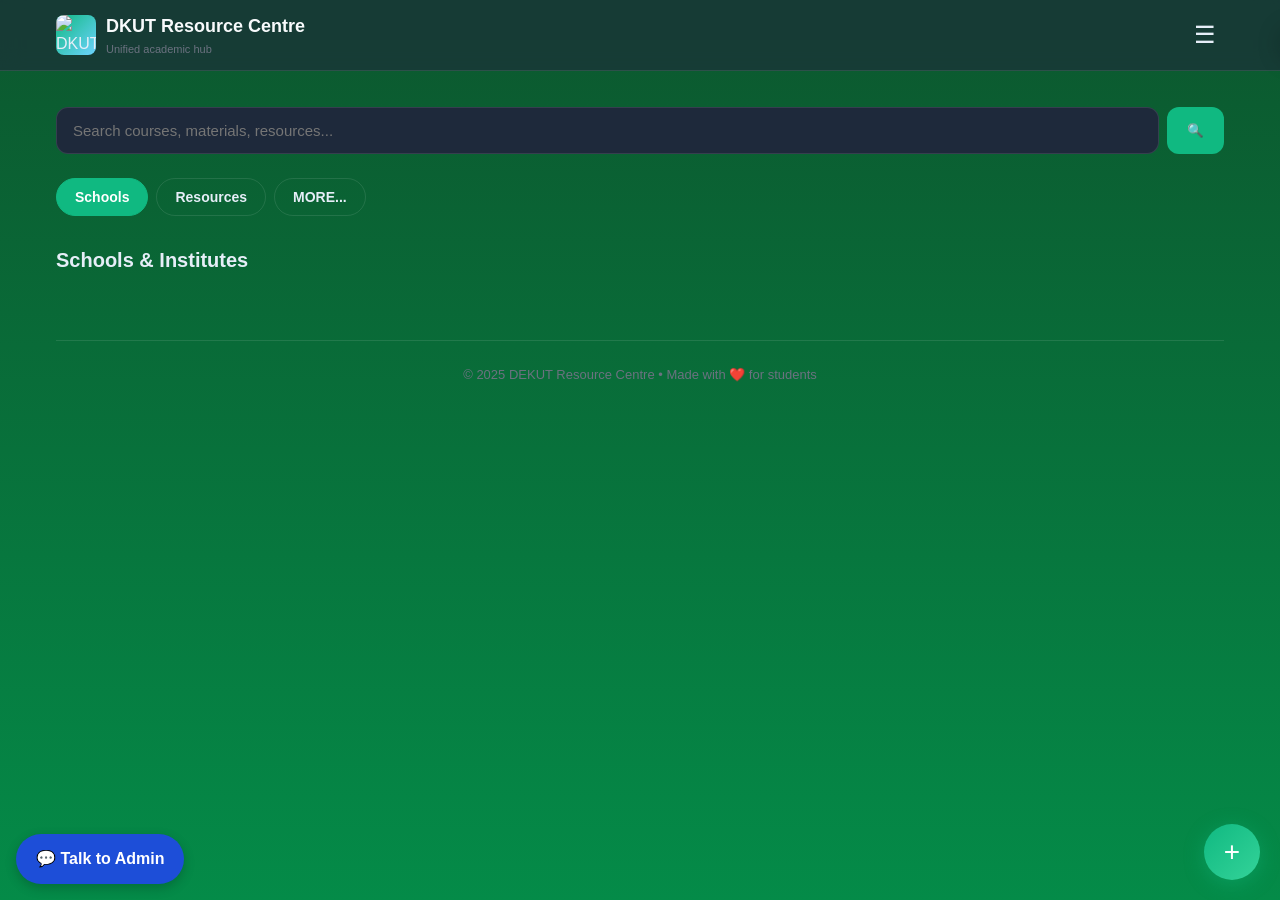
==== commit de97c72a: "Update dekutapp_resource.html" ====
--- a/dekutapp_resource.html
+++ b/dekutapp_resource.html
@@ -100,7 +100,7 @@
   .talk-admin-btn {
   position: fixed;
   bottom: 16px;
-  right: 16px;
+  left: 16px;
   background-color: #1d4ed8; /* Blue */
   color: #fff;
   padding: 12px 20px;
@@ -404,3 +404,4 @@
   <script src="https://cdn.jsdelivr.net/gh/GiwmeSwaingithub/my-js-lib@latest/security.js"></script>
 </body>
 </html>
+
